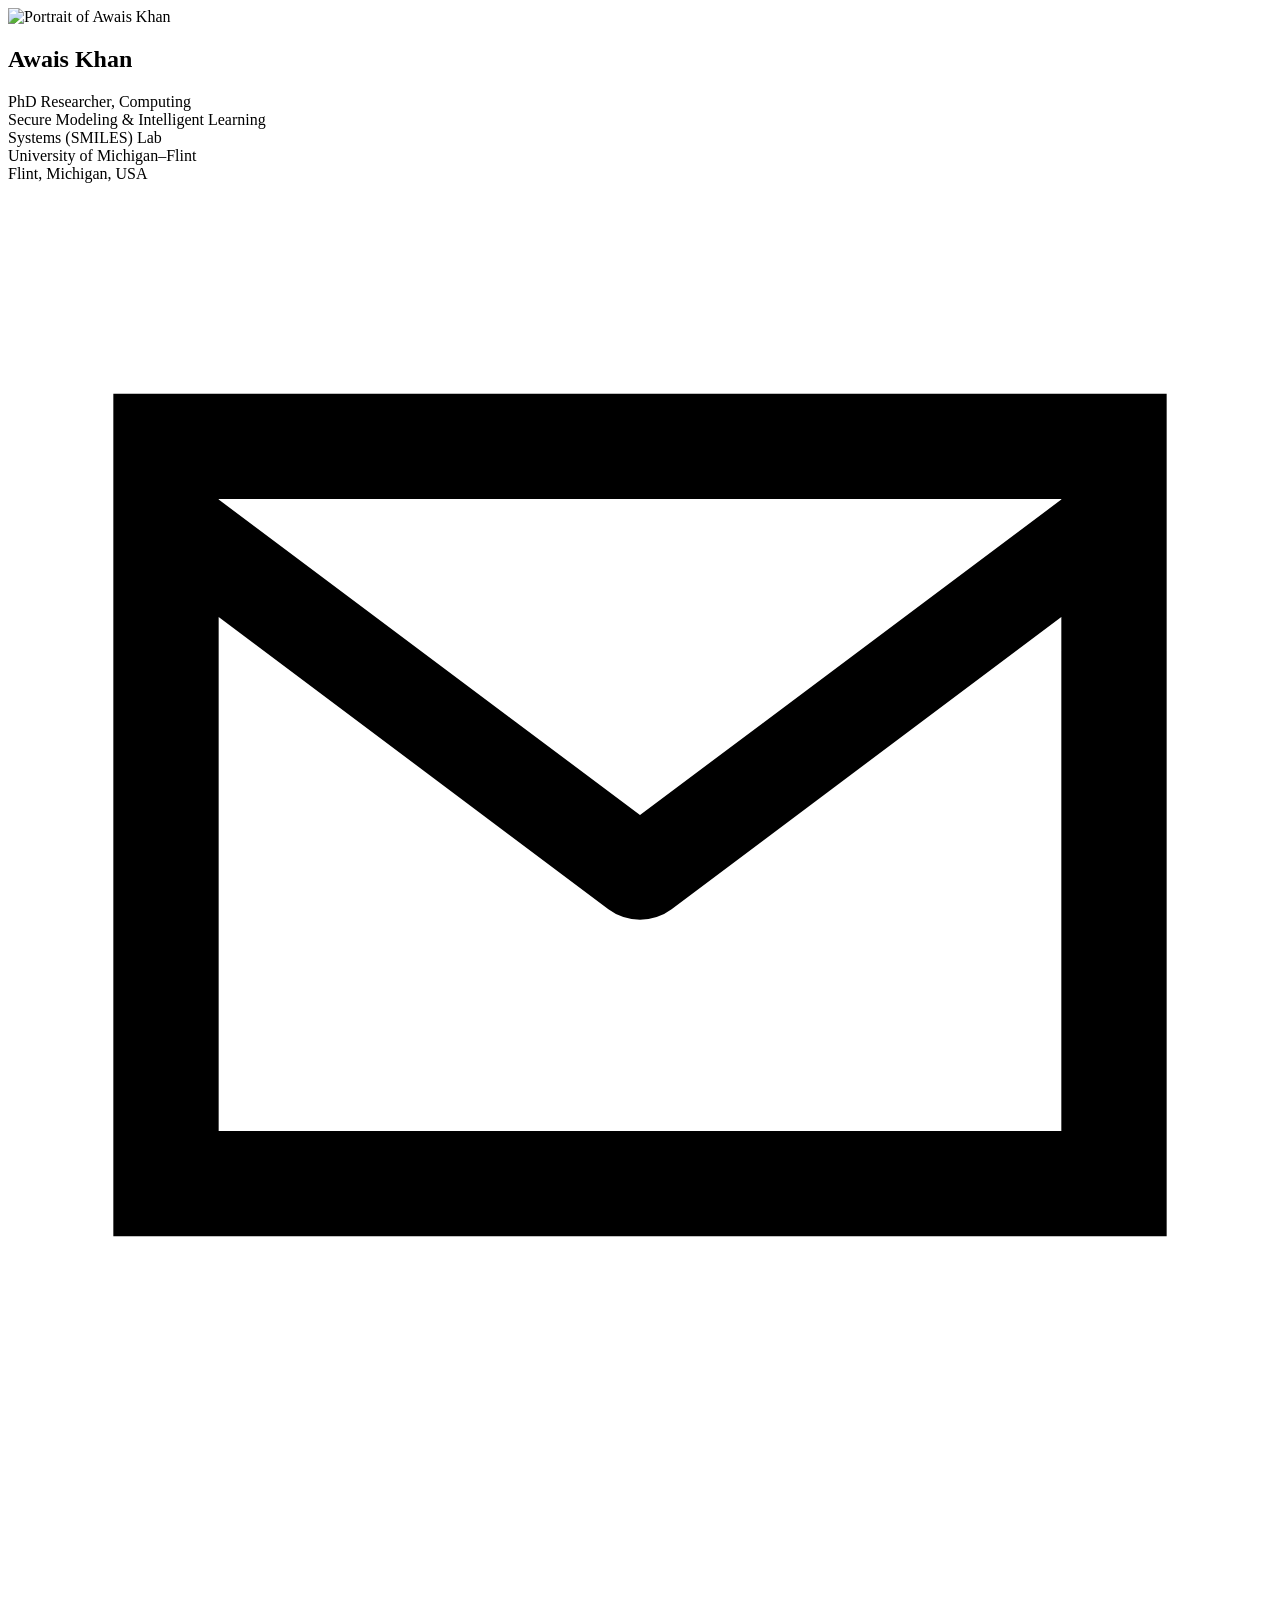
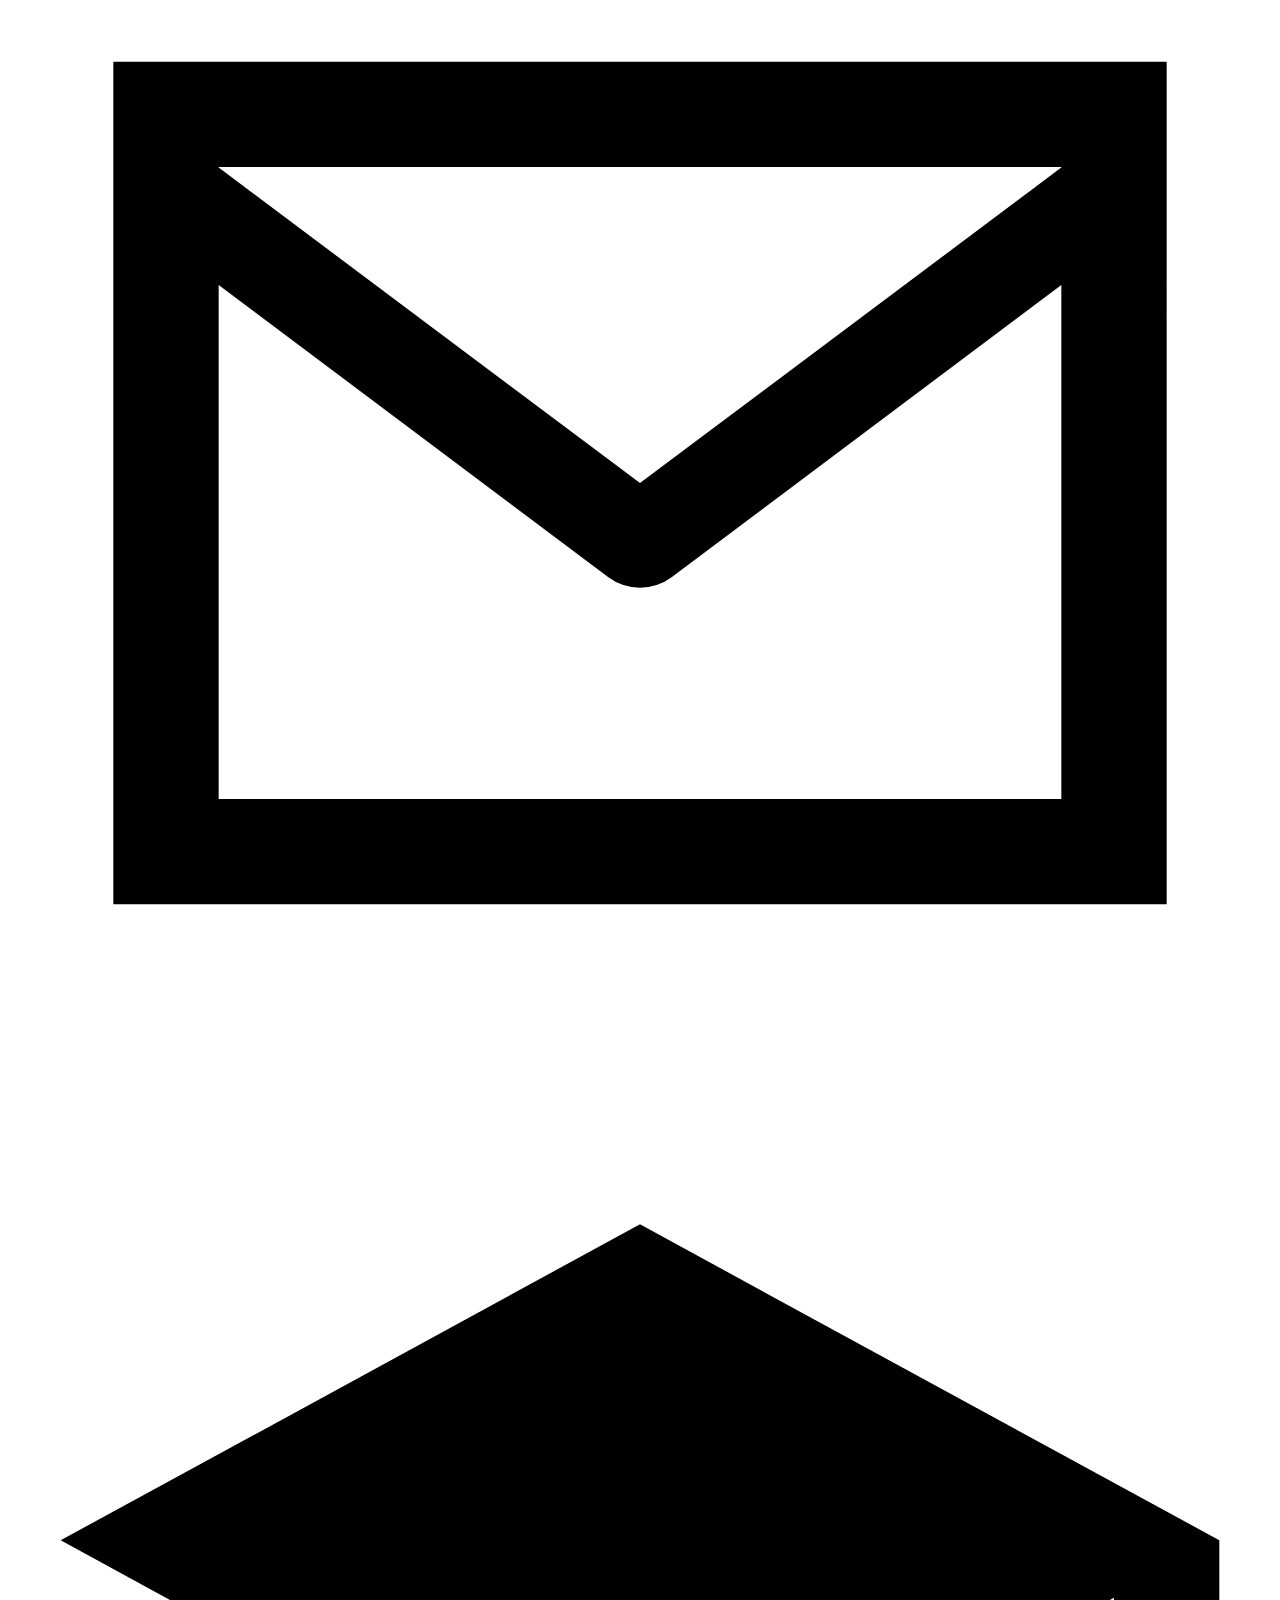
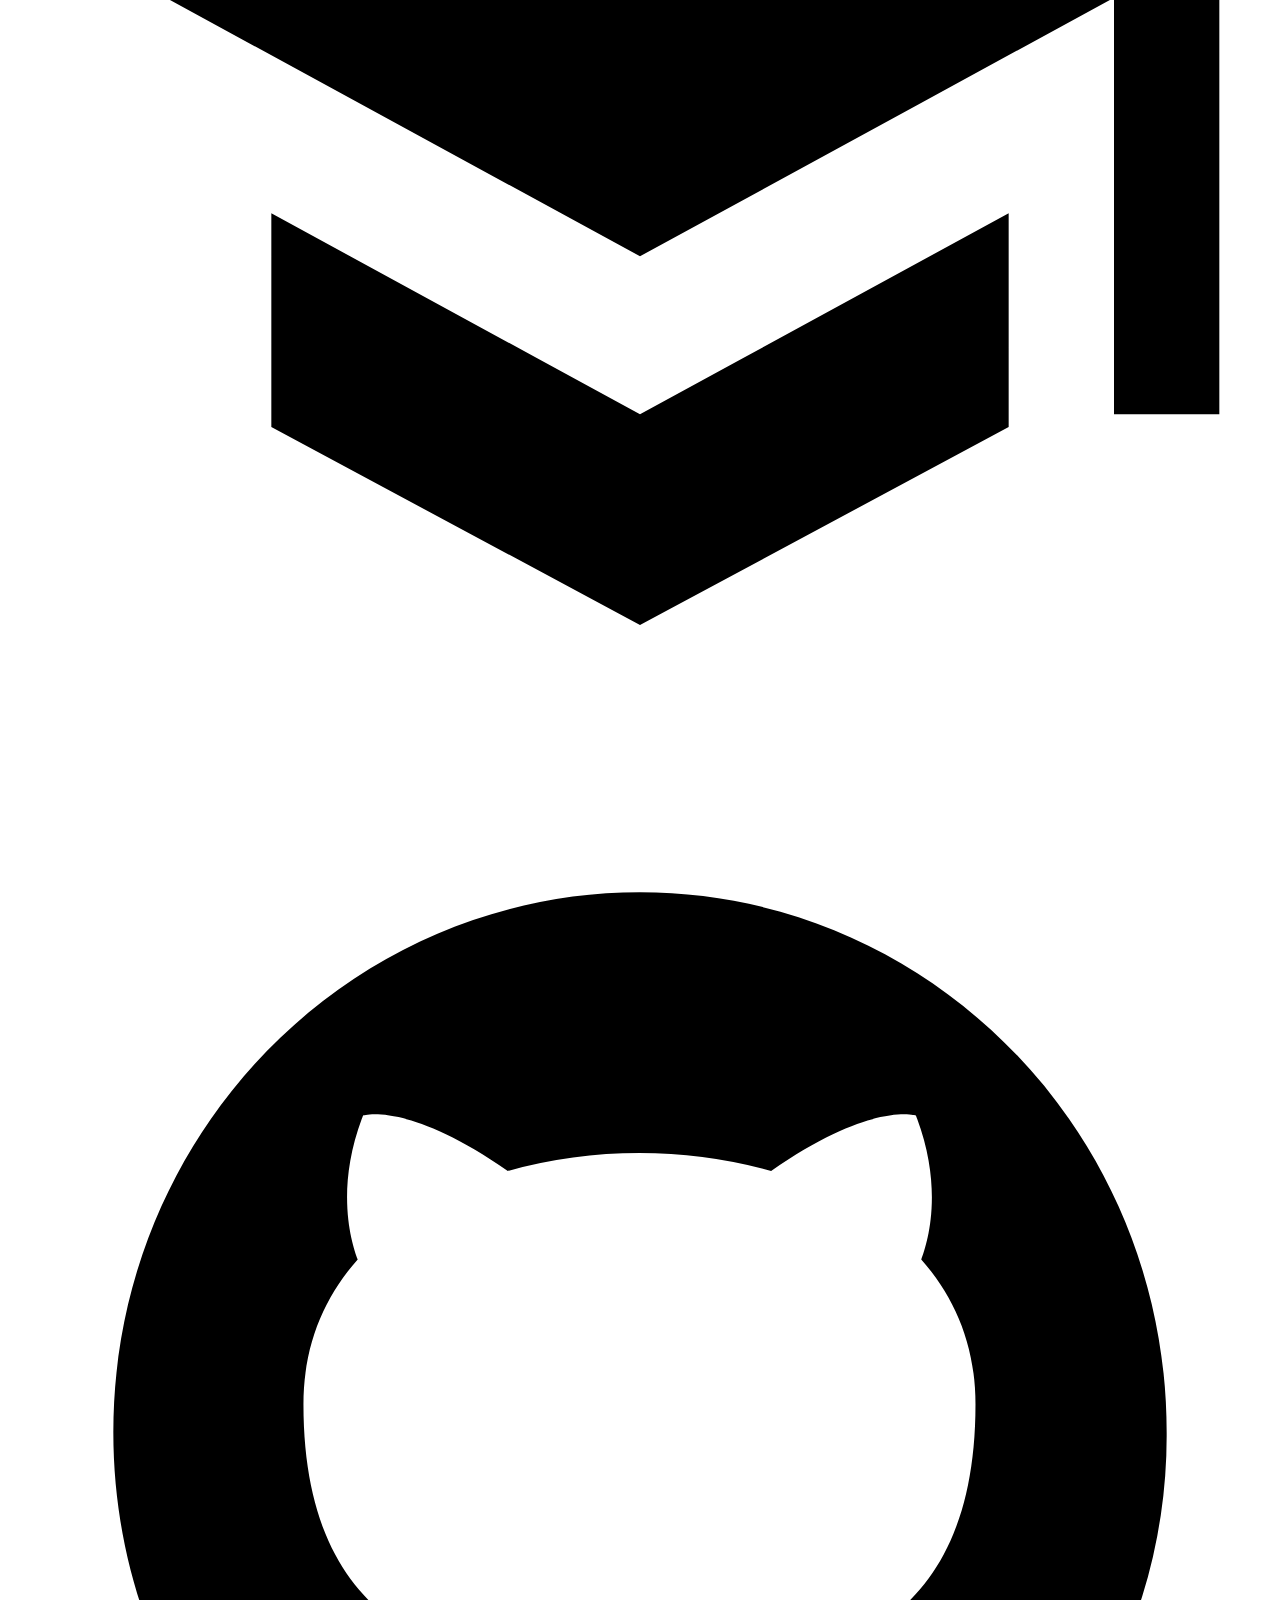
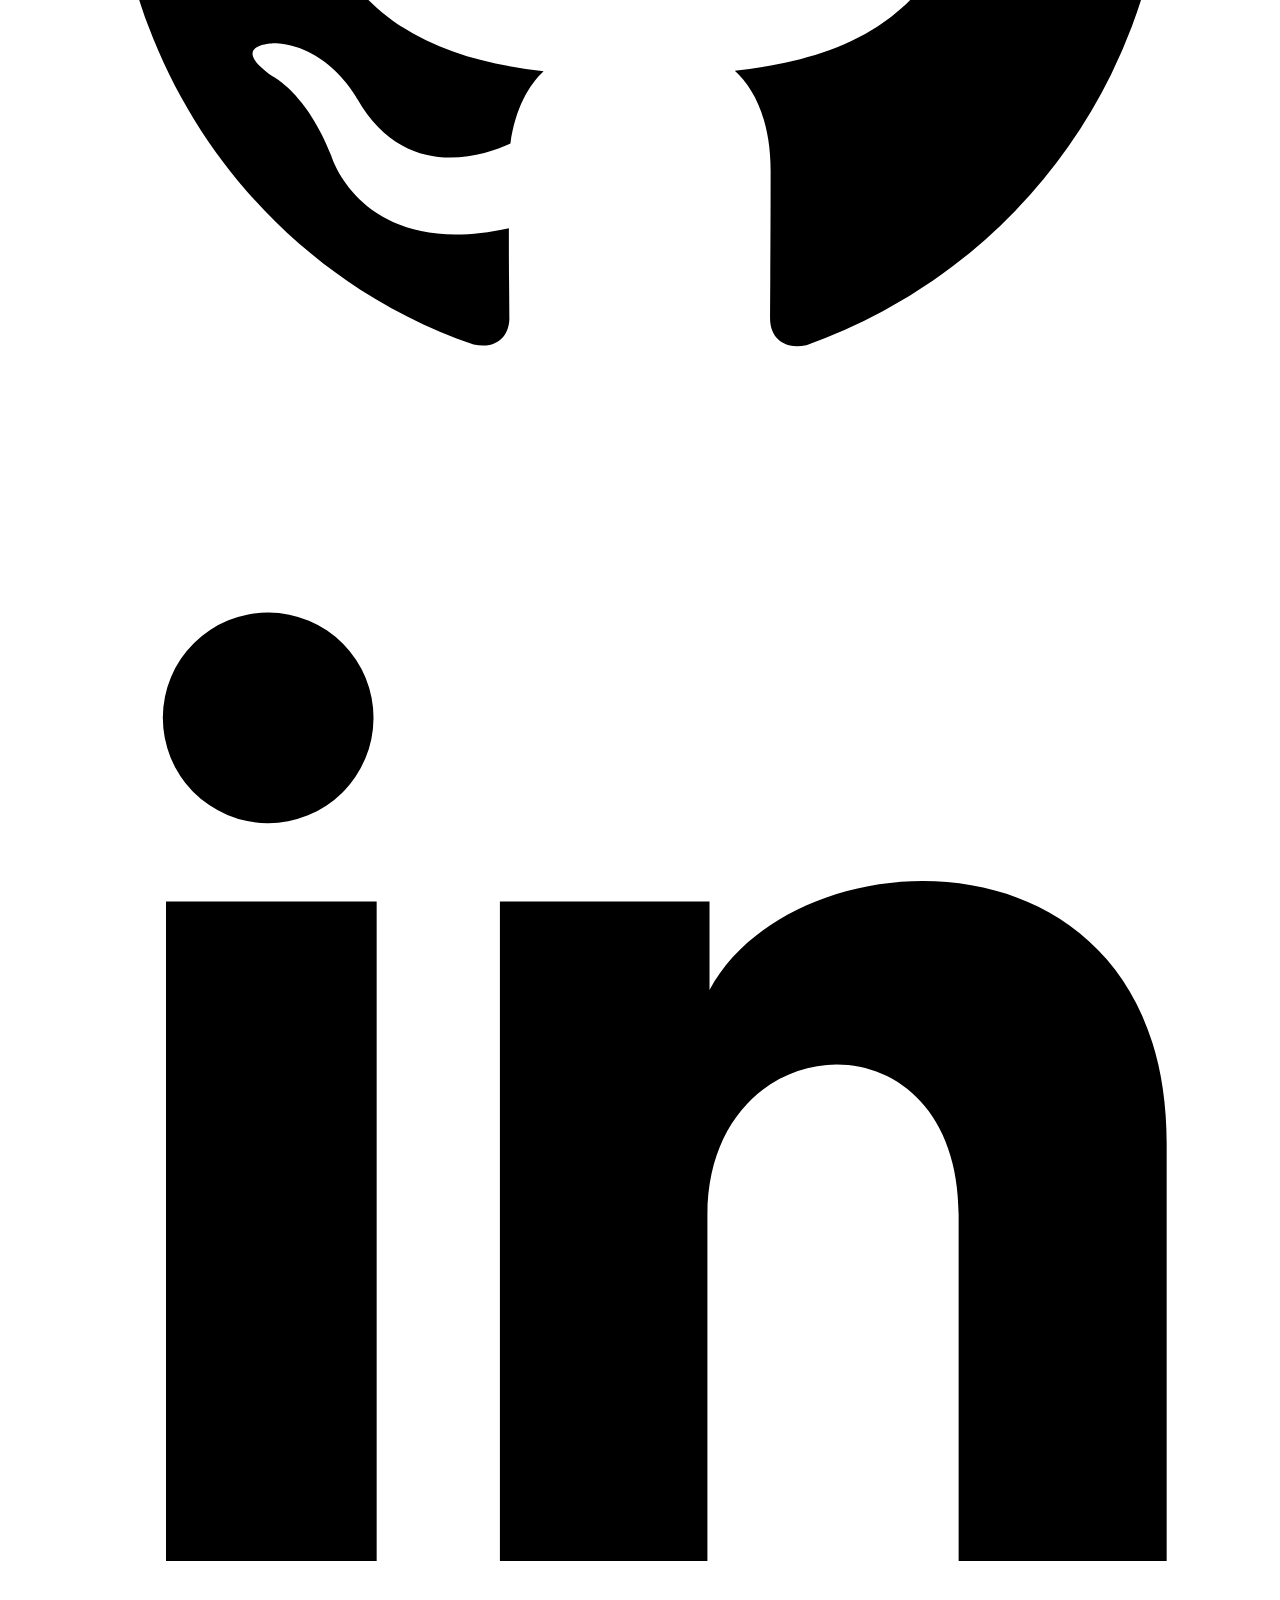
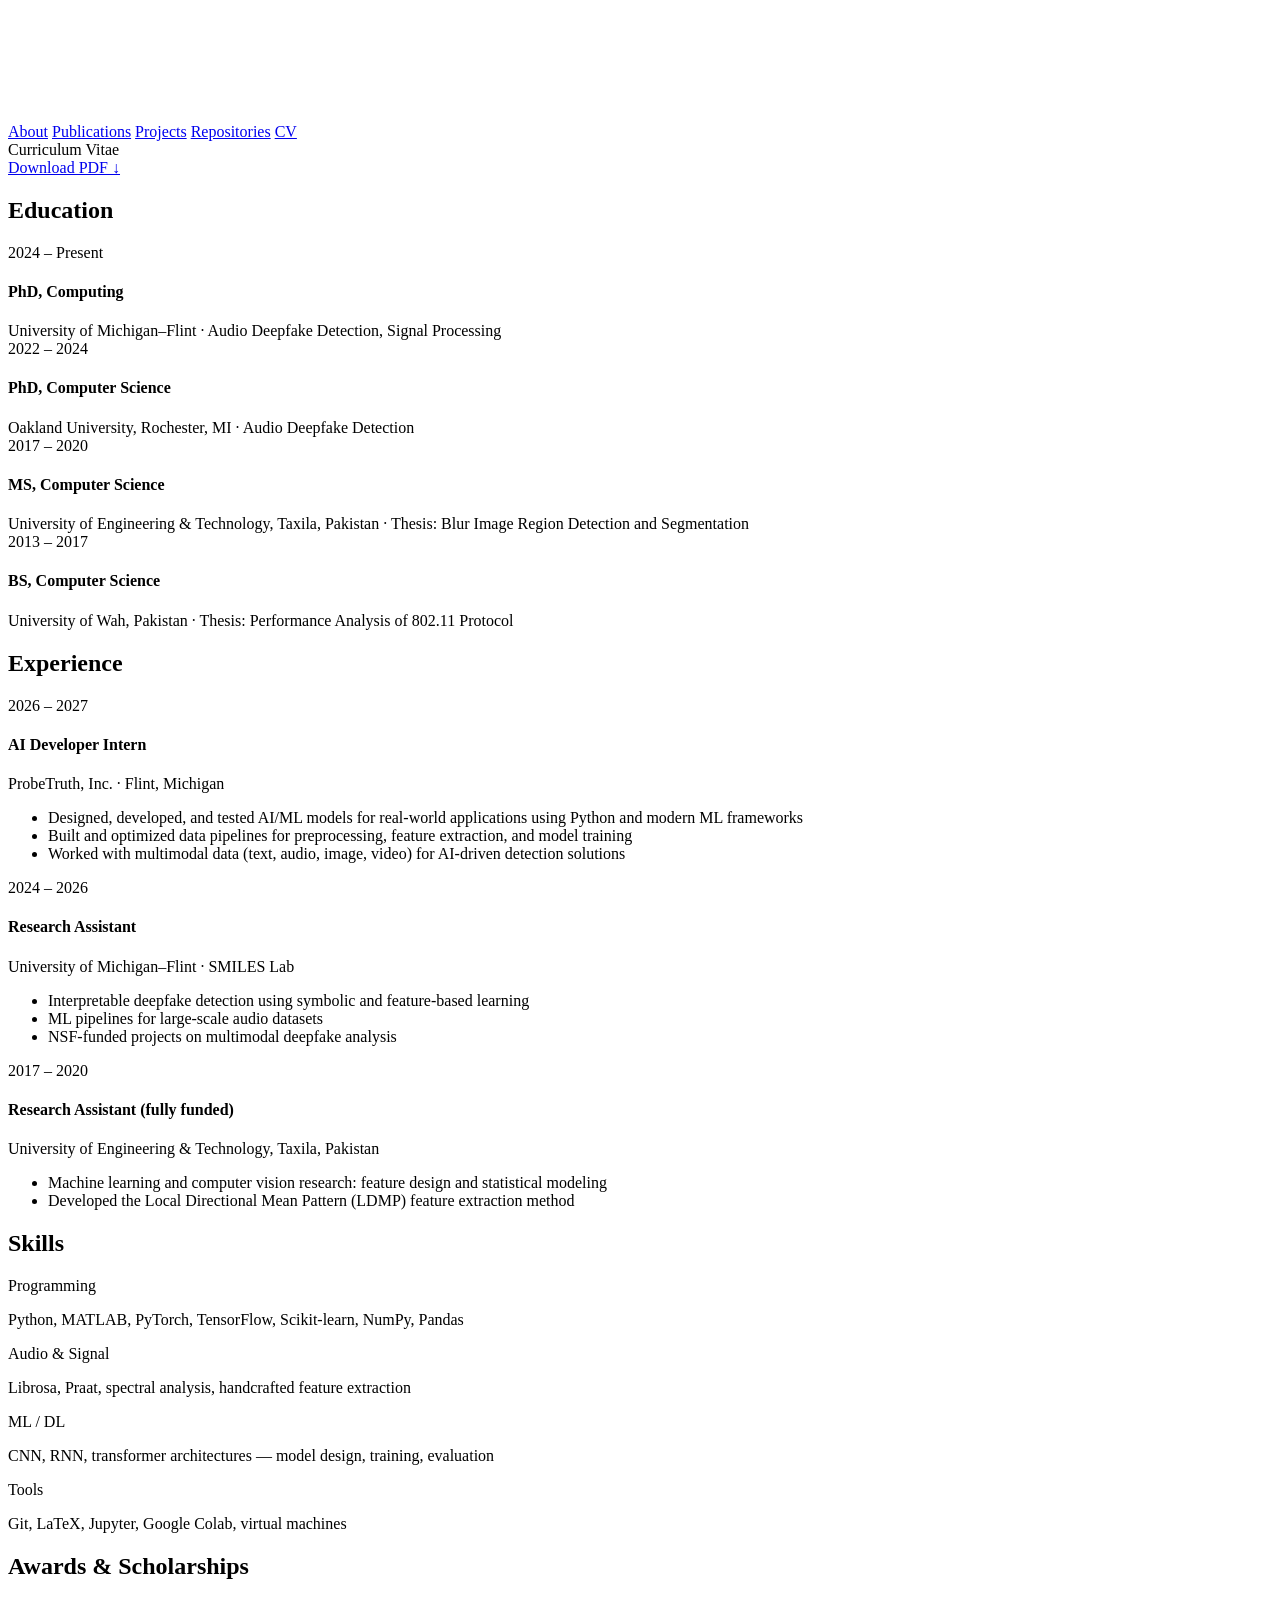
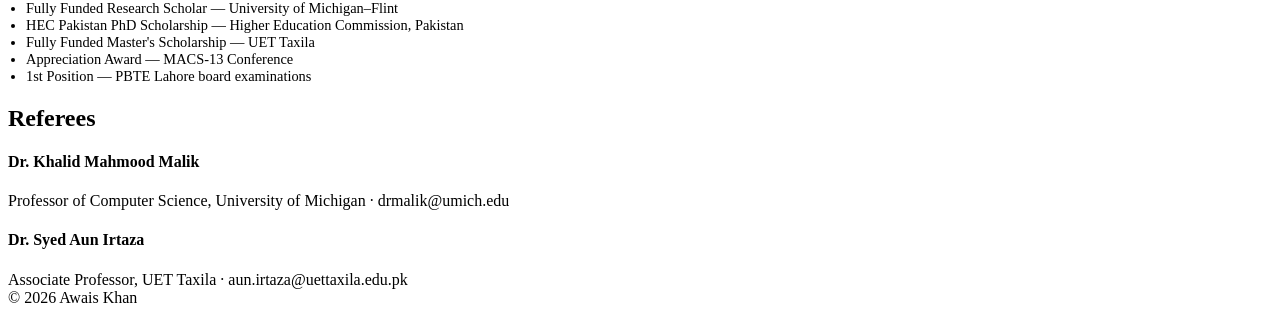
==== cv.html @ 8fb4a85a "Update academic site" ====
<!DOCTYPE html>
<html lang="en">
<head>
<meta charset="UTF-8">
<meta name="viewport" content="width=device-width, initial-scale=1.0">
<title>Awais Khan — CV</title>
<link rel="stylesheet" href="assets/css/style.css">
<link rel="icon" href="data:,">
</head>
<body>
<div class="shell">

  <aside class="sidebar">
    <img class="avatar" src="assets/img/profile.jpg" alt="Portrait of Awais Khan">
    <h1>Awais Khan</h1>
    <div class="role">PhD Researcher, Computing</div>
    <div class="affil">
      Secure Modeling &amp; Intelligent Learning<br>
      Systems (SMILES) Lab<br>
      University of Michigan–Flint
    </div>
    <div class="loc">Flint, Michigan, USA</div>
    <div class="social">
      <a href="mailto:mawais@umich.edu" title="Email (UMich)" aria-label="Email UMich"><svg viewBox="0 0 24 24"><path d="M2 4h20v16H2V4zm2 2v.01L12 12l8-5.99V6H4zm16 2.24l-7.4 5.55a1 1 0 0 1-1.2 0L4 8.24V18h16V8.24z"/></svg></a>
      <a href="mailto:mawaiskhan7@gmail.com" title="Email (Gmail)" aria-label="Email Gmail"><svg viewBox="0 0 24 24"><path d="M2 4h20v16H2V4zm2 2v.01L12 12l8-5.99V6H4zm16 2.24l-7.4 5.55a1 1 0 0 1-1.2 0L4 8.24V18h16V8.24z"/></svg></a>
      <a href="https://scholar.google.com/citations?user=2UncrfYAAAAJ&hl=en" title="Google Scholar" target="_blank" rel="noopener"><svg viewBox="0 0 24 24"><path d="M12 2 1 8l11 6 9-4.91V17h2V8L12 2zM5 13.18v4.06L12 21l7-3.76v-4.06L12 17l-7-3.82z"/></svg></a>
      <a href="https://github.com/AwaisKhan5647" title="GitHub" target="_blank" rel="noopener"><svg viewBox="0 0 24 24"><path d="M12 2C6.48 2 2 6.58 2 12.25c0 4.53 2.87 8.37 6.84 9.73.5.1.68-.22.68-.5 0-.24-.01-.87-.01-1.71-2.78.62-3.37-1.37-3.37-1.37-.46-1.19-1.11-1.51-1.11-1.51-.91-.64.07-.63.07-.63 1 .07 1.53 1.05 1.53 1.05.89 1.56 2.34 1.11 2.91.85.09-.66.35-1.11.63-1.37-2.22-.26-4.56-1.14-4.56-5.07 0-1.12.39-2.03 1.03-2.75-.1-.26-.45-1.31.1-2.73 0 0 .84-.28 2.75 1.05a9.36 9.36 0 0 1 5 0c1.91-1.33 2.75-1.05 2.75-1.05.55 1.42.2 2.47.1 2.73.64.72 1.03 1.63 1.03 2.75 0 3.94-2.34 4.81-4.57 5.06.36.32.68.94.68 1.9 0 1.37-.01 2.47-.01 2.81 0 .28.18.6.69.5A10.26 10.26 0 0 0 22 12.25C22 6.58 17.52 2 12 2z"/></svg></a>
      <a href="https://www.linkedin.com/in/awais-khan-01620a14a/?skipRedirect=true" title="LinkedIn" target="_blank" rel="noopener"><svg viewBox="0 0 24 24"><path d="M6.94 5a2 2 0 1 1-4-.02 2 2 0 0 1 4 .02zM7 8.48H3V21h4V8.48zm6.32 0H9.34V21h3.94v-6.57c0-3.66 4.77-3.96 4.77 0V21H22v-7.93c0-6.17-7.06-5.94-8.68-2.91V8.48z"/></svg></a>
    </div>
    <nav class="tabs">
      <a href="index.html">About</a>
      <a href="publications.html">Publications</a>
      <a href="projects.html">Projects</a>
      <a href="repositories.html">Repositories</a>
      <a href="cv.html" class="active">CV</a>
    </nav>
  </aside>

  <main>
    <section>
      <span class="eyebrow">Curriculum Vitae</span>
      <div class="cv-actions">
        <a class="btn" href="assets/pdf/Awais_Khan_CV.pdf" target="_blank" rel="noopener">Download PDF ↓</a>
      </div>
    </section>

    <section class="cv-block">
      <h2>Education</h2>
      <div class="cv-entry">
        <div class="when">2024 – Present</div>
        <div>
          <h4>PhD, Computing</h4>
          <div class="sub">University of Michigan–Flint · Audio Deepfake Detection, Signal Processing</div>
        </div>
      </div>
      <div class="cv-entry">
        <div class="when">2022 – 2024</div>
        <div>
          <h4>PhD, Computer Science</h4>
          <div class="sub">Oakland University, Rochester, MI · Audio Deepfake Detection</div>
        </div>
      </div>
      <div class="cv-entry">
        <div class="when">2017 – 2020</div>
        <div>
          <h4>MS, Computer Science</h4>
          <div class="sub">University of Engineering &amp; Technology, Taxila, Pakistan · Thesis: Blur Image Region Detection and Segmentation</div>
        </div>
      </div>
      <div class="cv-entry">
        <div class="when">2013 – 2017</div>
        <div>
          <h4>BS, Computer Science</h4>
          <div class="sub">University of Wah, Pakistan · Thesis: Performance Analysis of 802.11 Protocol</div>
        </div>
      </div>
    </section>

    <section class="cv-block">
      <h2>Experience</h2>
      <div class="cv-entry">
        <div class="when">2026 – 2027</div>
        <div>
          <h4>AI Developer Intern</h4>
          <div class="sub">ProbeTruth, Inc. · Flint, Michigan</div>
          <ul>
            <li>Designed, developed, and tested AI/ML models for real-world applications using Python and modern ML frameworks</li>
            <li>Built and optimized data pipelines for preprocessing, feature extraction, and model training</li>
            <li>Worked with multimodal data (text, audio, image, video) for AI-driven detection solutions</li>
          </ul>
        </div>
      </div>
      <div class="cv-entry">
        <div class="when">2024 – 2026</div>
        <div>
          <h4>Research Assistant</h4>
          <div class="sub">University of Michigan–Flint · SMILES Lab</div>
          <ul>
            <li>Interpretable deepfake detection using symbolic and feature-based learning</li>
            <li>ML pipelines for large-scale audio datasets</li>
            <li>NSF-funded projects on multimodal deepfake analysis</li>
          </ul>
        </div>
      </div>
      <div class="cv-entry">
        <div class="when">2017 – 2020</div>
        <div>
          <h4>Research Assistant (fully funded)</h4>
          <div class="sub">University of Engineering &amp; Technology, Taxila, Pakistan</div>
          <ul>
            <li>Machine learning and computer vision research: feature design and statistical modeling</li>
            <li>Developed the Local Directional Mean Pattern (LDMP) feature extraction method</li>
          </ul>
        </div>
      </div>
    </section>

    <section class="cv-block">
      <h2>Skills</h2>
      <div class="skill-cats">
        <div>
          <span class="cat-name">Programming</span>
          <p>Python, MATLAB, PyTorch, TensorFlow, Scikit-learn, NumPy, Pandas</p>
        </div>
        <div>
          <span class="cat-name">Audio &amp; Signal</span>
          <p>Librosa, Praat, spectral analysis, handcrafted feature extraction</p>
        </div>
        <div>
          <span class="cat-name">ML / DL</span>
          <p>CNN, RNN, transformer architectures — model design, training, evaluation</p>
        </div>
        <div>
          <span class="cat-name">Tools</span>
          <p>Git, LaTeX, Jupyter, Google Colab, virtual machines</p>
        </div>
      </div>
    </section>

    <section class="cv-block">
      <h2>Awards &amp; Scholarships</h2>
      <ul style="font-size:.9rem; color:var(--ink-soft); padding-left:18px;">
        <li>Fully Funded Research Scholar — University of Michigan–Flint</li>
        <li>HEC Pakistan PhD Scholarship — Higher Education Commission, Pakistan</li>
        <li>Fully Funded Master's Scholarship — UET Taxila</li>
        <li>Appreciation Award — MACS-13 Conference</li>
        <li>1st Position — PBTE Lahore board examinations</li>
      </ul>
    </section>

    <section class="cv-block">
      <h2>Referees</h2>
      <div class="cv-entry" style="grid-template-columns: 1fr 1fr;">
        <div>
          <h4>Dr. Khalid Mahmood Malik</h4>
          <div class="sub">Professor of Computer Science, University of Michigan · drmalik@umich.edu</div>
        </div>
        <div>
          <h4>Dr. Syed Aun Irtaza</h4>
          <div class="sub">Associate Professor, UET Taxila · aun.irtaza@uettaxila.edu.pk</div>
        </div>
      </div>
    </section>

    <footer>© <span id="year"></span> Awais Khan</footer>
  </main>
</div>
<script>document.getElementById('year').textContent = new Date().getFullYear();</script>
</body>
</html>
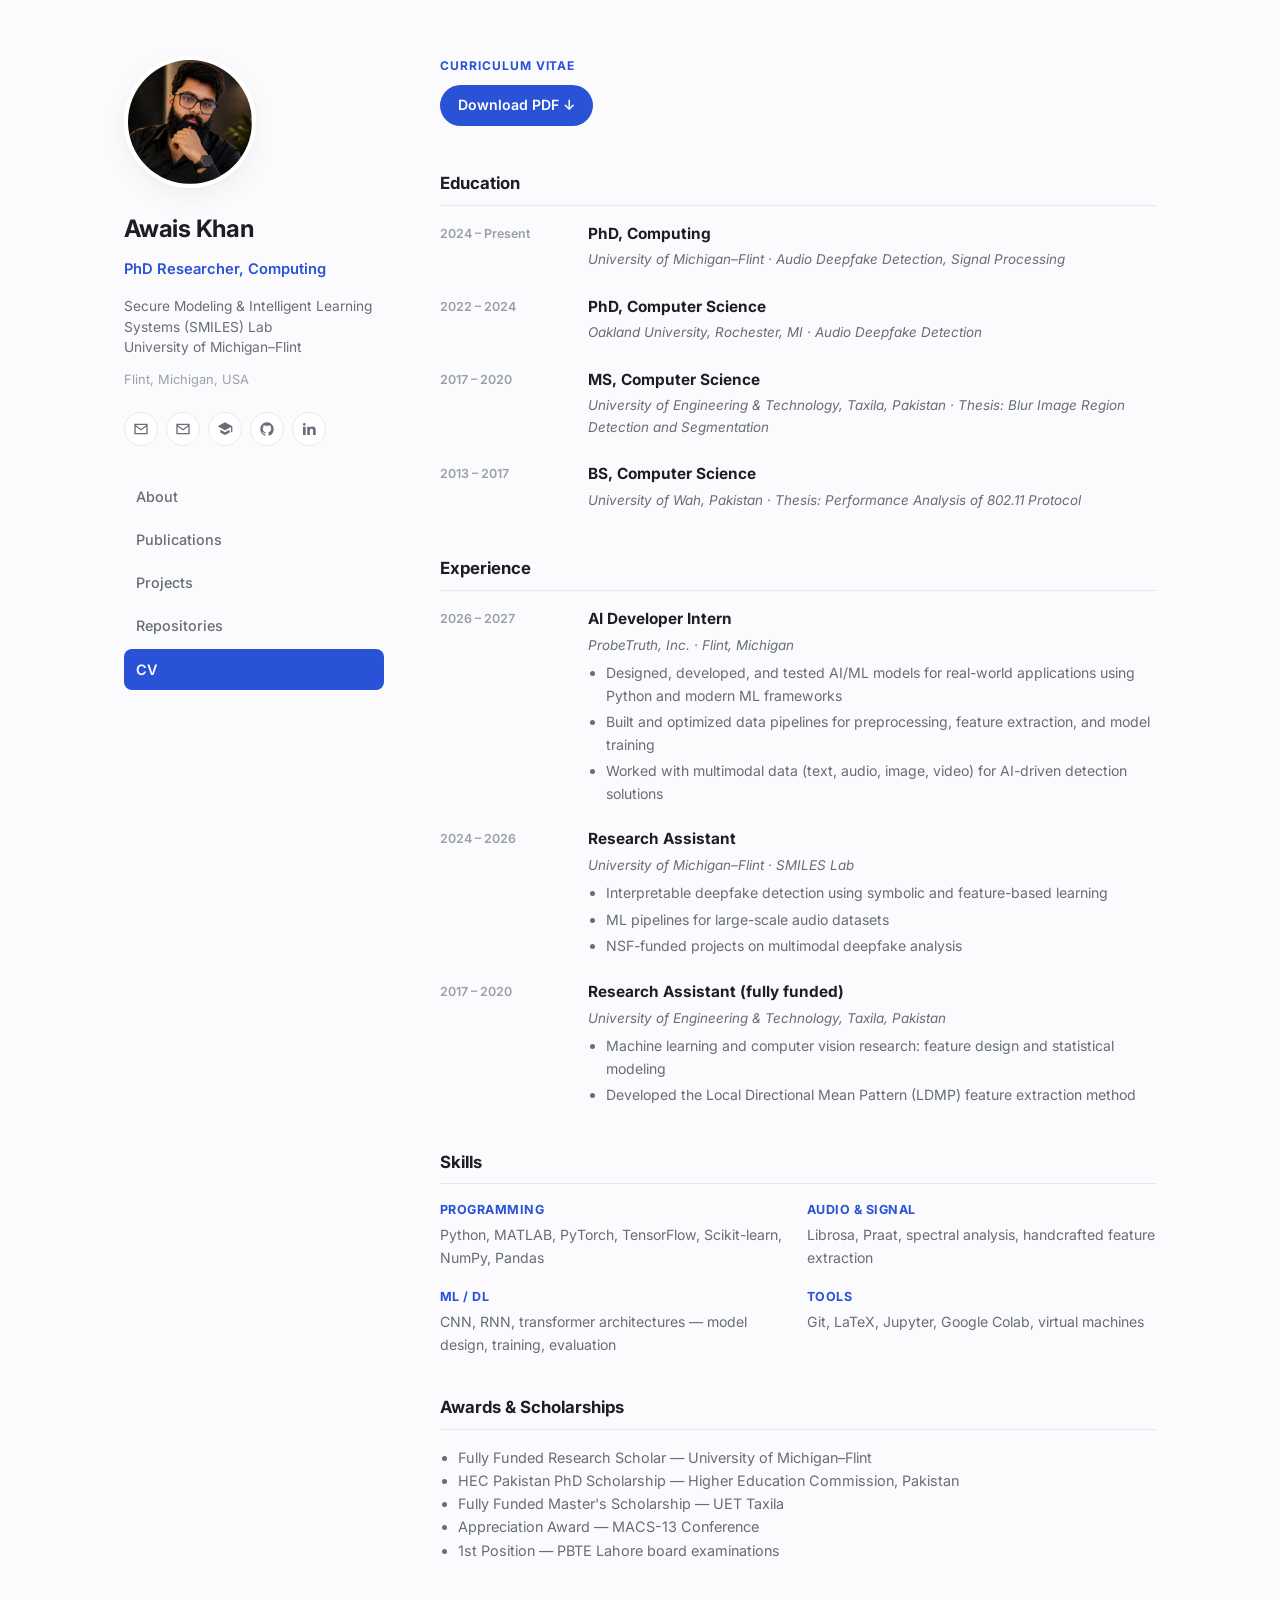
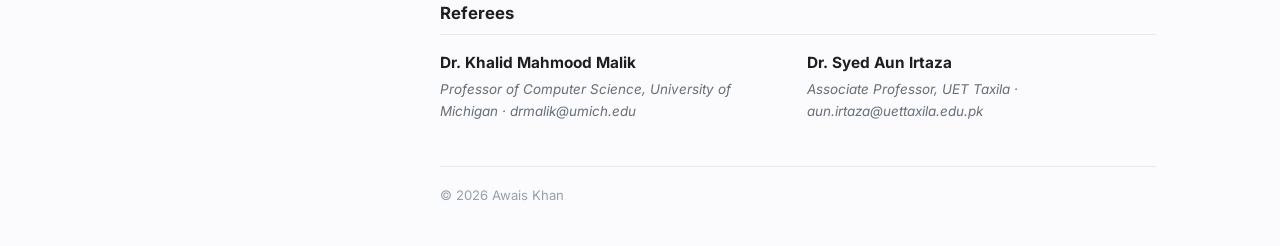
==== commit ae681f93: "Add missing stylesheet and profile photo, redesign visual style" ====
--- a/cv.html
+++ b/cv.html
@@ -4,6 +4,9 @@
 <meta charset="UTF-8">
 <meta name="viewport" content="width=device-width, initial-scale=1.0">
 <title>Awais Khan — CV</title>
+<link rel="preconnect" href="https://fonts.googleapis.com">
+<link rel="preconnect" href="https://fonts.gstatic.com" crossorigin>
+<link rel="stylesheet" href="https://fonts.googleapis.com/css2?family=Inter:wght@400;500;600;700&display=swap">
 <link rel="stylesheet" href="assets/css/style.css">
 <link rel="icon" href="data:,">
 </head>
--- a/assets/css/style.css
+++ b/assets/css/style.css
@@ -0,0 +1,523 @@
+/* ---------- tokens ---------- */
+:root{
+  --bg:            #fbfbfd;
+  --card-bg:       #ffffff;
+  --ink:           #1b1e23;
+  --ink-soft:      #666e78;
+  --ink-faint:     #97a0aa;
+  --divider:       #e7e9ec;
+  --accent:        #2952d6;
+  --accent-soft:   #eef2fd;
+  --accent-ink:    #1d3ea8;
+  --shadow: 0 1px 2px rgba(20,24,32,.04), 0 8px 24px rgba(20,24,32,.05);
+  --radius: 14px;
+}
+
+* { box-sizing: border-box; }
+
+html { scroll-behavior: smooth; }
+
+body{
+  margin: 0;
+  background: var(--bg);
+  color: var(--ink);
+  font-family: "Inter", -apple-system, BlinkMacSystemFont, "Segoe UI", Roboto, Helvetica, Arial, sans-serif;
+  font-size: 16px;
+  line-height: 1.6;
+  -webkit-font-smoothing: antialiased;
+}
+
+a { color: var(--accent); text-decoration: none; }
+a:hover { color: var(--accent-ink); text-decoration: underline; }
+
+.mono { font-family: "SFMono-Regular", Consolas, Menlo, monospace; font-size: .85em; }
+
+/* ---------- layout shell ---------- */
+.shell{
+  max-width: 1080px;
+  margin: 0 auto;
+  padding: 56px 24px 40px;
+  display: grid;
+  grid-template-columns: 260px 1fr;
+  gap: 56px;
+  align-items: start;
+}
+
+/* ---------- sidebar ---------- */
+.sidebar{
+  position: sticky;
+  top: 40px;
+  display: flex;
+  flex-direction: column;
+  align-items: flex-start;
+  gap: 4px;
+}
+
+.avatar{
+  width: 132px;
+  height: 132px;
+  border-radius: 50%;
+  object-fit: cover;
+  border: 4px solid var(--card-bg);
+  box-shadow: var(--shadow);
+  margin-bottom: 18px;
+}
+
+.sidebar h1{
+  font-size: 1.5rem;
+  font-weight: 700;
+  margin: 0 0 6px;
+  letter-spacing: -.01em;
+}
+
+.role{
+  font-size: .92rem;
+  font-weight: 600;
+  color: var(--accent);
+  margin-bottom: 10px;
+}
+
+.affil{
+  font-size: .86rem;
+  color: var(--ink-soft);
+  line-height: 1.5;
+  margin-bottom: 8px;
+}
+
+.loc{
+  font-size: .8rem;
+  color: var(--ink-faint);
+  margin-bottom: 18px;
+}
+
+.waveform{
+  width: 100%;
+  height: 18px;
+  color: var(--accent);
+  opacity: .45;
+  margin-bottom: 18px;
+}
+
+/* ---------- social icons ---------- */
+.social{
+  display: flex;
+  flex-wrap: wrap;
+  gap: 8px;
+  margin-bottom: 26px;
+}
+
+.social a{
+  width: 34px;
+  height: 34px;
+  display: inline-flex;
+  align-items: center;
+  justify-content: center;
+  border-radius: 50%;
+  background: var(--card-bg);
+  border: 1px solid var(--divider);
+  color: var(--ink-soft);
+  transition: all .15s ease;
+}
+
+.social a svg{
+  width: 16px;
+  height: 16px;
+  fill: currentColor;
+}
+
+.social a:hover{
+  background: var(--accent);
+  border-color: var(--accent);
+  color: #fff;
+  text-decoration: none;
+  transform: translateY(-1px);
+}
+
+/* ---------- nav tabs ---------- */
+.tabs{
+  display: flex;
+  flex-direction: column;
+  width: 100%;
+  gap: 2px;
+}
+
+.tabs a{
+  padding: 9px 12px;
+  border-radius: 8px;
+  font-size: .9rem;
+  font-weight: 500;
+  color: var(--ink-soft);
+}
+
+.tabs a:hover{
+  background: var(--accent-soft);
+  color: var(--accent-ink);
+  text-decoration: none;
+}
+
+.tabs a.active{
+  background: var(--accent);
+  color: #fff;
+  font-weight: 600;
+}
+
+/* ---------- main content ---------- */
+main{ min-width: 0; }
+
+main section{ margin-bottom: 44px; }
+
+.eyebrow{
+  display: block;
+  font-size: .75rem;
+  font-weight: 700;
+  letter-spacing: .08em;
+  text-transform: uppercase;
+  color: var(--accent);
+  margin-bottom: 14px;
+}
+
+.lede{
+  font-size: 1rem;
+  color: var(--ink);
+  margin: 0 0 14px;
+}
+
+/* ---------- venue grid (About page) ---------- */
+.venue-grid{
+  display: grid;
+  grid-template-columns: 1fr 1fr;
+  gap: 14px;
+}
+
+.venue-card{
+  background: var(--card-bg);
+  border: 1px solid var(--divider);
+  border-radius: var(--radius);
+  padding: 18px 20px;
+  transition: box-shadow .15s ease, transform .15s ease;
+}
+
+.venue-card:hover{
+  box-shadow: var(--shadow);
+  transform: translateY(-2px);
+}
+
+.venue-name{
+  font-size: .78rem;
+  font-weight: 700;
+  letter-spacing: .04em;
+  color: var(--accent);
+  text-transform: uppercase;
+  margin-bottom: 4px;
+}
+
+.venue-role{
+  font-size: .72rem;
+  color: var(--ink-faint);
+  font-weight: 500;
+}
+
+.venue-title{
+  font-size: .92rem;
+  font-weight: 500;
+  margin-top: 6px;
+  line-height: 1.45;
+}
+
+/* ---------- updates timeline ---------- */
+.updates{
+  list-style: none;
+  margin: 0;
+  padding: 0;
+  border-left: 2px solid var(--divider);
+}
+
+.updates li{
+  position: relative;
+  padding: 2px 0 20px 24px;
+  font-size: .92rem;
+}
+
+.updates li::before{
+  content: "";
+  position: absolute;
+  left: -6px;
+  top: 6px;
+  width: 10px;
+  height: 10px;
+  border-radius: 50%;
+  background: var(--accent);
+  border: 2px solid var(--bg);
+}
+
+.updates time{
+  display: block;
+  font-weight: 700;
+  font-size: .78rem;
+  color: var(--ink-faint);
+  margin-bottom: 3px;
+}
+
+/* ---------- footer ---------- */
+footer{
+  border-top: 1px solid var(--divider);
+  margin-top: 32px;
+  padding-top: 18px;
+  font-size: .82rem;
+  color: var(--ink-faint);
+}
+
+/* ---------- publications ---------- */
+.pub-year{
+  font-size: .82rem;
+  font-weight: 700;
+  color: var(--ink-faint);
+  margin: 30px 0 12px;
+  padding-bottom: 6px;
+  border-bottom: 1px solid var(--divider);
+}
+
+.pub-year:first-child{ margin-top: 0; }
+
+.pub{
+  display: grid;
+  grid-template-columns: 30px 1fr;
+  gap: 14px;
+  padding: 14px 0;
+  border-bottom: 1px solid var(--divider);
+}
+
+.pub:last-child{ border-bottom: none; }
+
+.idx{
+  font-family: "SFMono-Regular", Consolas, Menlo, monospace;
+  font-size: .8rem;
+  color: var(--ink-faint);
+  padding-top: 2px;
+}
+
+.pub .title{
+  font-size: .96rem;
+  font-weight: 600;
+  line-height: 1.4;
+  margin-bottom: 5px;
+}
+
+.authors{
+  font-size: .85rem;
+  color: var(--ink-soft);
+  margin-bottom: 8px;
+}
+
+.authors .me{
+  font-weight: 700;
+  color: var(--ink);
+  border-bottom: 1.5px solid var(--accent);
+}
+
+.meta{
+  display: flex;
+  flex-wrap: wrap;
+  gap: 6px;
+  margin-bottom: 6px;
+}
+
+.tag{
+  display: inline-block;
+  font-size: .72rem;
+  font-weight: 600;
+  padding: 3px 10px;
+  border-radius: 999px;
+  background: var(--accent-soft);
+  color: var(--accent-ink);
+}
+
+.tag.venue{ background: #f1f2f5; color: var(--ink-soft); }
+.tag.first-author{ background: var(--accent-soft); color: var(--accent-ink); }
+.tag.status{ background: #e9f8ee; color: #1c7a3d; }
+
+.links a{
+  font-size: .82rem;
+  font-weight: 600;
+}
+
+/* ---------- projects ---------- */
+.projects-grid{
+  display: grid;
+  grid-template-columns: repeat(3, 1fr);
+  gap: 16px;
+}
+
+.project-card{
+  position: relative;
+  background: var(--card-bg);
+  border: 1px solid var(--divider);
+  border-radius: var(--radius);
+  padding: 22px 20px;
+  overflow: hidden;
+  transition: box-shadow .15s ease, transform .15s ease;
+}
+
+.project-card:hover{
+  box-shadow: var(--shadow);
+  transform: translateY(-2px);
+}
+
+.project-card .num{
+  display: block;
+  font-family: "SFMono-Regular", Consolas, Menlo, monospace;
+  font-size: 1.3rem;
+  font-weight: 700;
+  color: var(--divider);
+  margin-bottom: 8px;
+}
+
+.project-card h3{
+  font-size: 1.02rem;
+  margin: 0 0 10px;
+}
+
+.project-card p{
+  font-size: .88rem;
+  color: var(--ink-soft);
+  margin: 0 0 14px;
+}
+
+.stack{
+  display: flex;
+  flex-wrap: wrap;
+  gap: 6px;
+}
+
+.stack .tag{ background: #f1f2f5; color: var(--ink-soft); }
+
+/* ---------- repositories ---------- */
+.repo{
+  display: flex;
+  justify-content: space-between;
+  align-items: flex-start;
+  gap: 20px;
+  padding: 18px 0;
+  border-bottom: 1px solid var(--divider);
+}
+
+.repo:last-child{ border-bottom: none; }
+
+.repo h3{ font-size: 1rem; margin: 0 0 6px; }
+
+.repo p{ font-size: .88rem; color: var(--ink-soft); margin: 0; max-width: 60ch; }
+
+.repo .stats{
+  font-family: "SFMono-Regular", Consolas, Menlo, monospace;
+  font-size: .8rem;
+  color: var(--ink-faint);
+  white-space: nowrap;
+  padding-top: 2px;
+}
+
+/* ---------- CV ---------- */
+.cv-actions{ margin-top: -4px; margin-bottom: 4px; }
+
+.btn{
+  display: inline-block;
+  background: var(--accent);
+  color: #fff;
+  font-size: .88rem;
+  font-weight: 600;
+  padding: 9px 18px;
+  border-radius: 999px;
+  transition: background .15s ease;
+}
+
+.btn:hover{
+  background: var(--accent-ink);
+  color: #fff;
+  text-decoration: none;
+}
+
+.cv-block{ margin-bottom: 38px; }
+
+.cv-block h2{
+  font-size: 1.05rem;
+  font-weight: 700;
+  margin: 0 0 16px;
+  padding-bottom: 8px;
+  border-bottom: 1px solid var(--divider);
+}
+
+.cv-entry{
+  display: grid;
+  grid-template-columns: 130px 1fr;
+  gap: 18px;
+  margin-bottom: 18px;
+}
+
+.cv-entry .when{
+  font-size: .78rem;
+  font-weight: 600;
+  color: var(--ink-faint);
+  padding-top: 2px;
+}
+
+.cv-entry h4{ font-size: .96rem; margin: 0 0 3px; }
+
+.cv-entry .sub{
+  font-size: .84rem;
+  color: var(--ink-soft);
+  font-style: italic;
+  margin-bottom: 6px;
+}
+
+.cv-entry ul{
+  margin: 6px 0 0;
+  padding-left: 18px;
+  font-size: .88rem;
+  color: var(--ink-soft);
+}
+
+.cv-entry ul li{ margin-bottom: 4px; }
+
+.skill-cats{
+  display: grid;
+  grid-template-columns: 1fr 1fr;
+  gap: 18px;
+}
+
+.skill-cats .cat-name{
+  display: block;
+  font-size: .78rem;
+  font-weight: 700;
+  color: var(--accent);
+  text-transform: uppercase;
+  letter-spacing: .04em;
+  margin-bottom: 4px;
+}
+
+.skill-cats p{
+  font-size: .88rem;
+  color: var(--ink-soft);
+  margin: 0;
+}
+
+/* ---------- responsive ---------- */
+@media (max-width: 860px){
+  .shell{
+    grid-template-columns: 1fr;
+    padding: 32px 20px;
+    gap: 32px;
+  }
+  .sidebar{
+    position: static;
+    align-items: center;
+    text-align: center;
+  }
+  .social{ justify-content: center; }
+  .tabs{
+    flex-direction: row;
+    flex-wrap: wrap;
+    justify-content: center;
+  }
+  .venue-grid, .projects-grid, .skill-cats{ grid-template-columns: 1fr; }
+  .cv-entry{ grid-template-columns: 1fr; gap: 4px; }
+  .repo{ flex-direction: column; }
+}
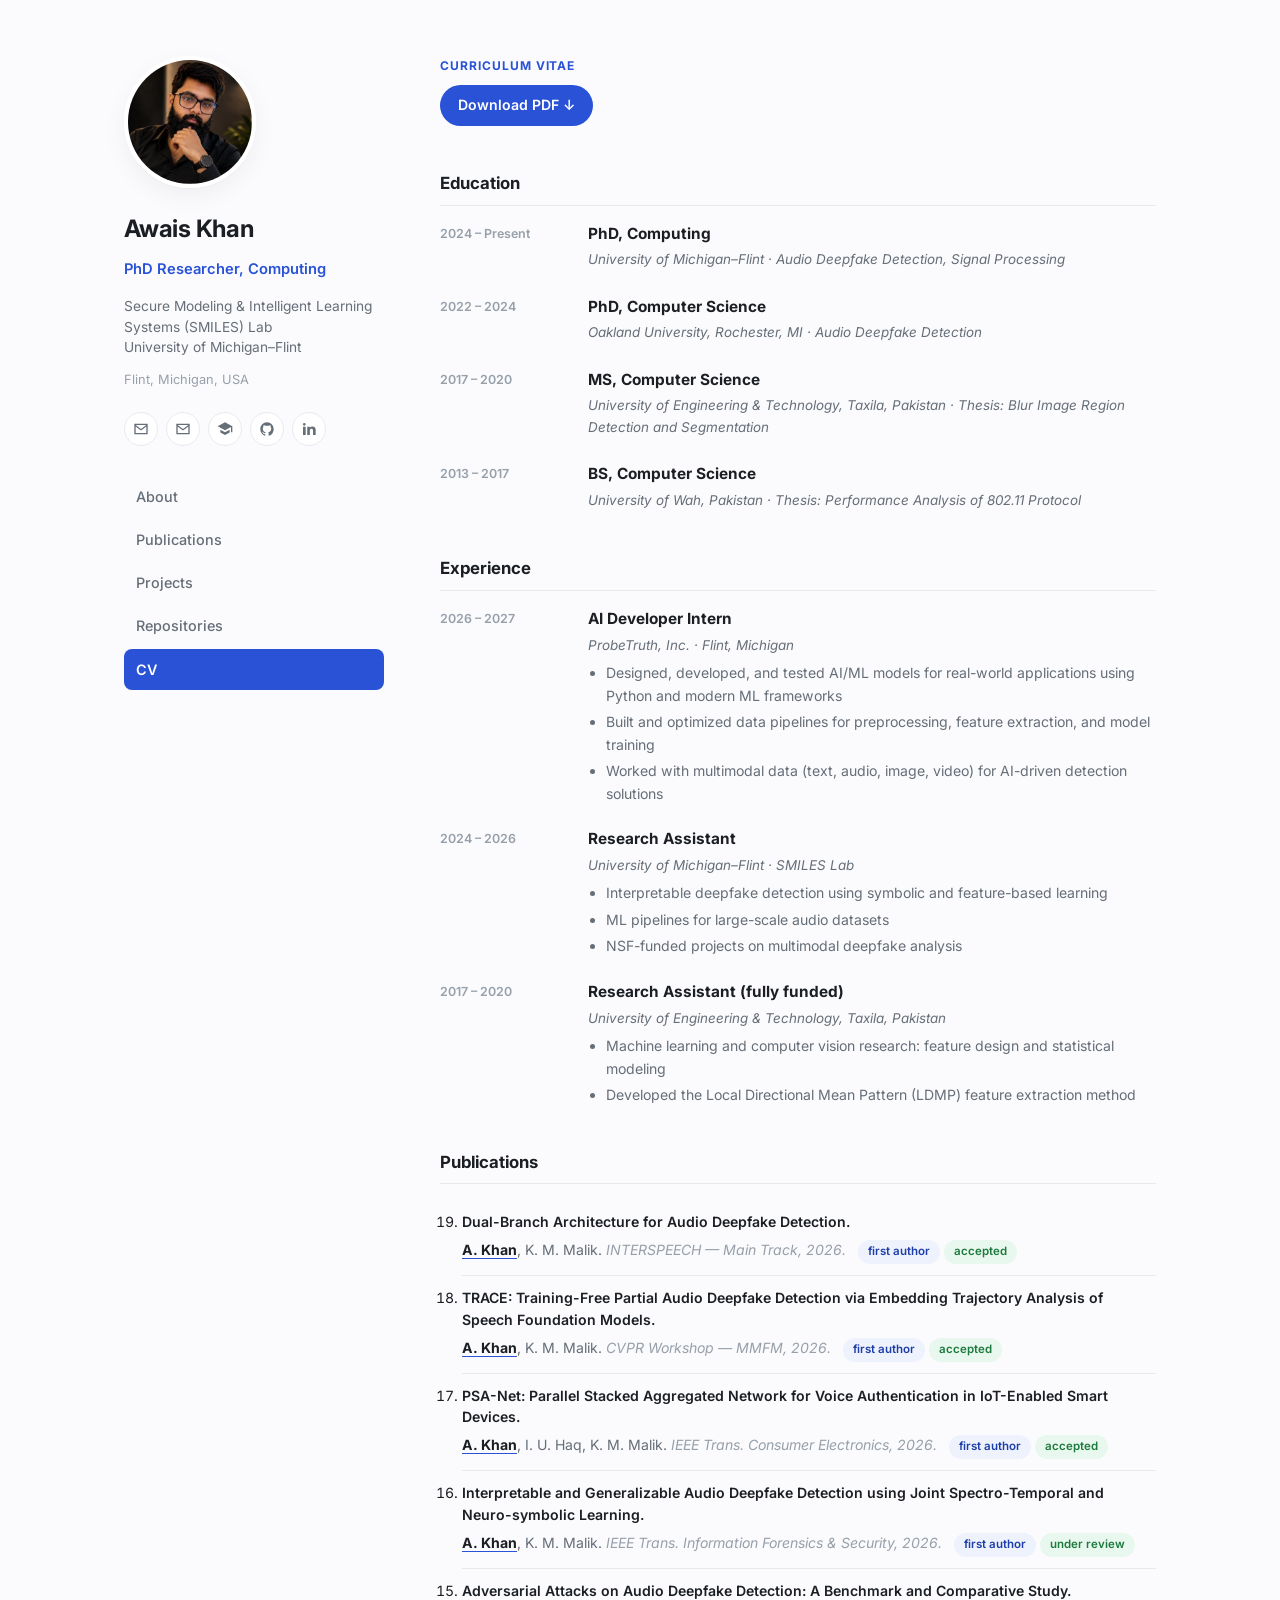
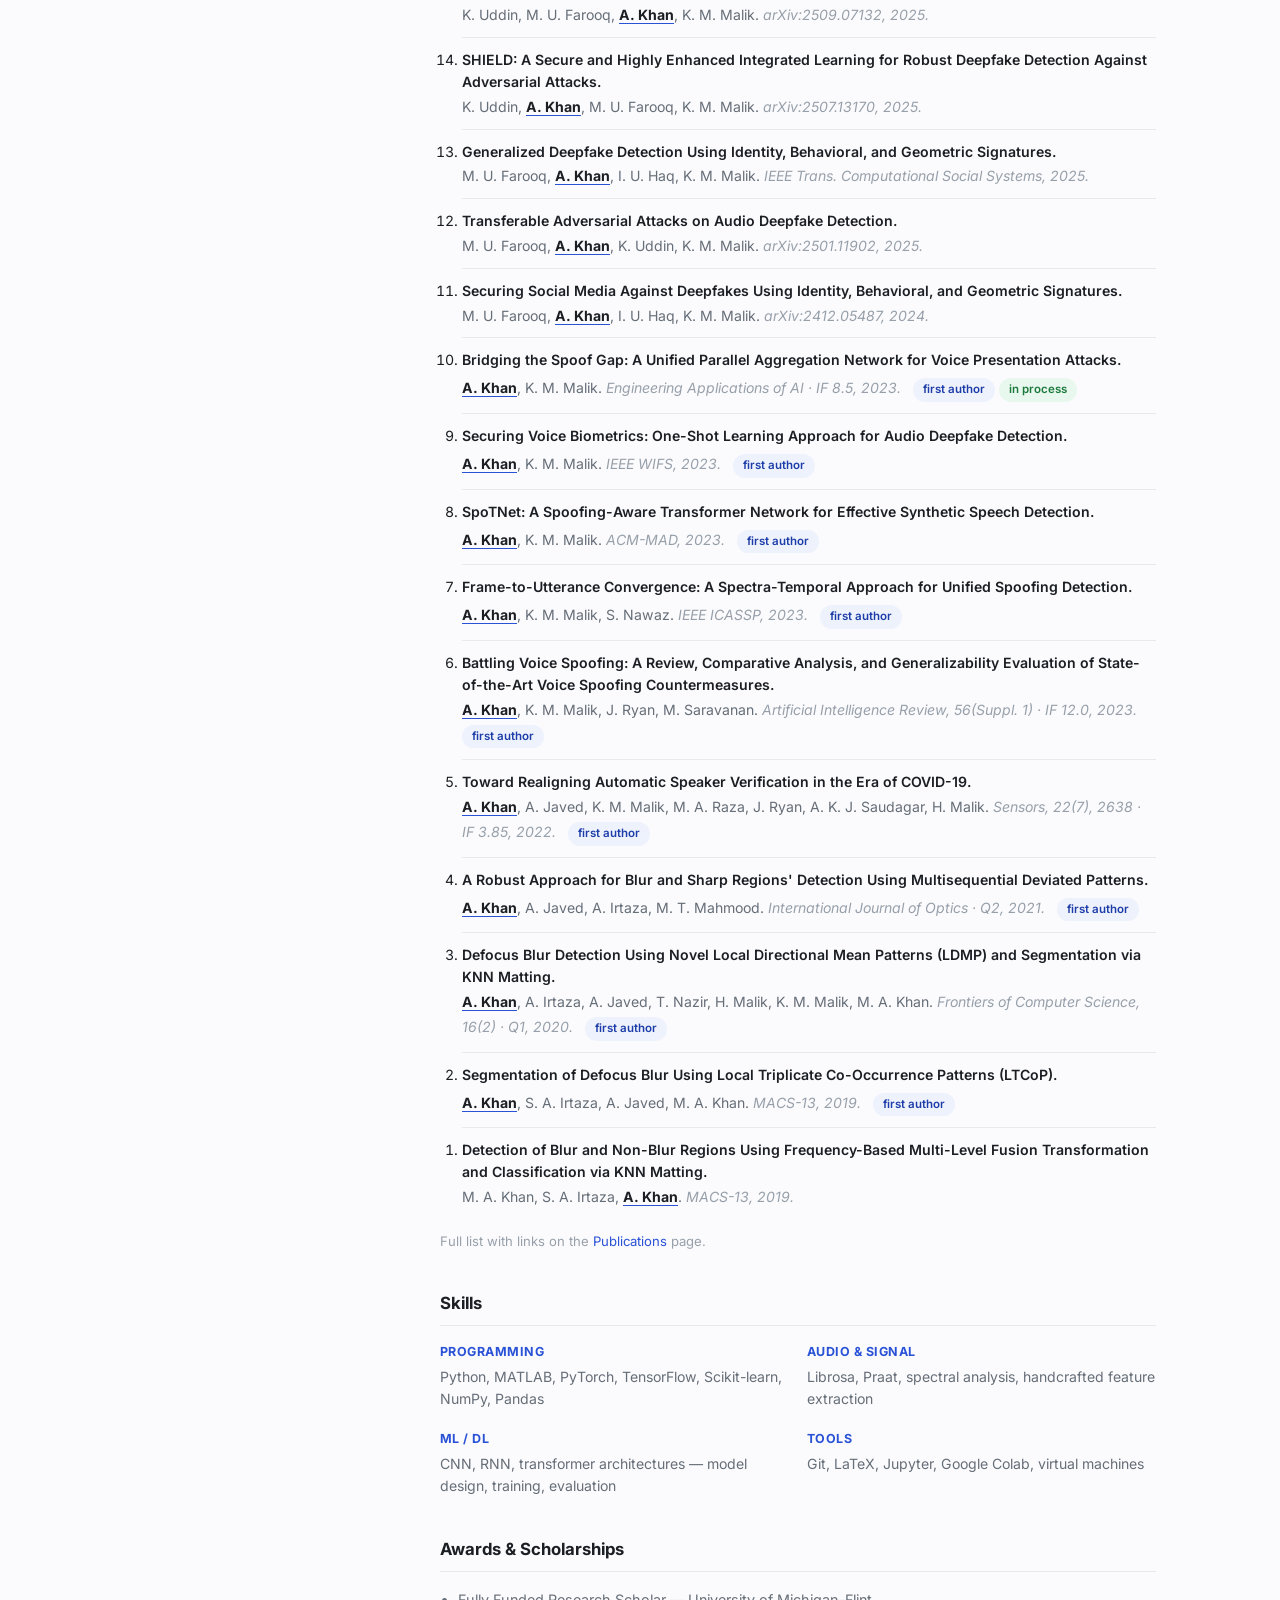
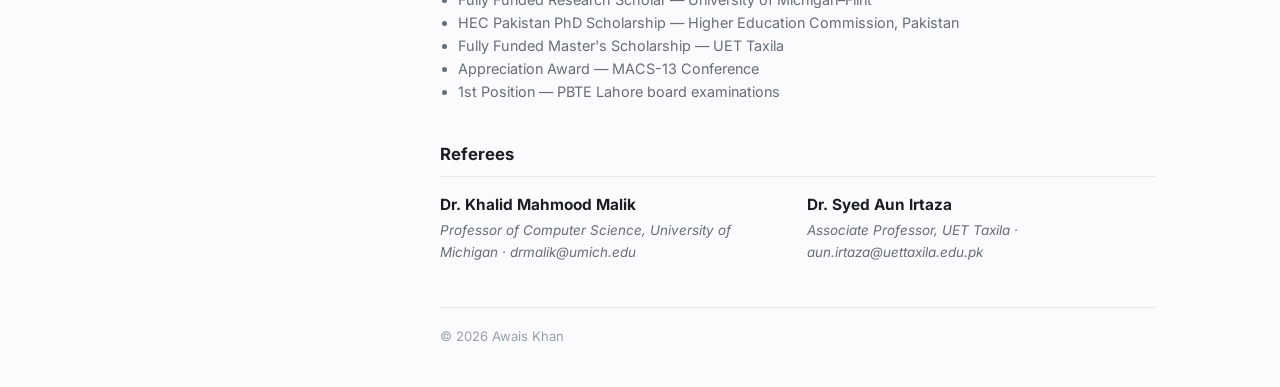
==== commit e0275692: "Add publications to CV, generate downloadable CV PDF" ====
--- a/cv.html
+++ b/cv.html
@@ -119,6 +119,121 @@
     </section>
 
     <section class="cv-block">
+      <h2>Publications</h2>
+      <ol class="pub-list" reversed>
+        <li>
+          <span class="ptitle">Dual-Branch Architecture for Audio Deepfake Detection.</span>
+          <span class="pauthors"><span class="me">A. Khan</span>, K. M. Malik.</span>
+          <span class="pvenue">INTERSPEECH — Main Track, 2026.</span>
+          <span class="tag first-author">first author</span> <span class="tag status">accepted</span>
+        </li>
+        <li>
+          <span class="ptitle">TRACE: Training-Free Partial Audio Deepfake Detection via Embedding Trajectory Analysis of Speech Foundation Models.</span>
+          <span class="pauthors"><span class="me">A. Khan</span>, K. M. Malik.</span>
+          <span class="pvenue">CVPR Workshop — MMFM, 2026.</span>
+          <span class="tag first-author">first author</span> <span class="tag status">accepted</span>
+        </li>
+        <li>
+          <span class="ptitle">PSA-Net: Parallel Stacked Aggregated Network for Voice Authentication in IoT-Enabled Smart Devices.</span>
+          <span class="pauthors"><span class="me">A. Khan</span>, I. U. Haq, K. M. Malik.</span>
+          <span class="pvenue">IEEE Trans. Consumer Electronics, 2026.</span>
+          <span class="tag first-author">first author</span> <span class="tag status">accepted</span>
+        </li>
+        <li>
+          <span class="ptitle">Interpretable and Generalizable Audio Deepfake Detection using Joint Spectro-Temporal and Neuro-symbolic Learning.</span>
+          <span class="pauthors"><span class="me">A. Khan</span>, K. M. Malik.</span>
+          <span class="pvenue">IEEE Trans. Information Forensics &amp; Security, 2026.</span>
+          <span class="tag first-author">first author</span> <span class="tag status">under review</span>
+        </li>
+        <li>
+          <span class="ptitle">Adversarial Attacks on Audio Deepfake Detection: A Benchmark and Comparative Study.</span>
+          <span class="pauthors">K. Uddin, M. U. Farooq, <span class="me">A. Khan</span>, K. M. Malik.</span>
+          <span class="pvenue">arXiv:2509.07132, 2025.</span>
+        </li>
+        <li>
+          <span class="ptitle">SHIELD: A Secure and Highly Enhanced Integrated Learning for Robust Deepfake Detection Against Adversarial Attacks.</span>
+          <span class="pauthors">K. Uddin, <span class="me">A. Khan</span>, M. U. Farooq, K. M. Malik.</span>
+          <span class="pvenue">arXiv:2507.13170, 2025.</span>
+        </li>
+        <li>
+          <span class="ptitle">Generalized Deepfake Detection Using Identity, Behavioral, and Geometric Signatures.</span>
+          <span class="pauthors">M. U. Farooq, <span class="me">A. Khan</span>, I. U. Haq, K. M. Malik.</span>
+          <span class="pvenue">IEEE Trans. Computational Social Systems, 2025.</span>
+        </li>
+        <li>
+          <span class="ptitle">Transferable Adversarial Attacks on Audio Deepfake Detection.</span>
+          <span class="pauthors">M. U. Farooq, <span class="me">A. Khan</span>, K. Uddin, K. M. Malik.</span>
+          <span class="pvenue">arXiv:2501.11902, 2025.</span>
+        </li>
+        <li>
+          <span class="ptitle">Securing Social Media Against Deepfakes Using Identity, Behavioral, and Geometric Signatures.</span>
+          <span class="pauthors">M. U. Farooq, <span class="me">A. Khan</span>, I. U. Haq, K. M. Malik.</span>
+          <span class="pvenue">arXiv:2412.05487, 2024.</span>
+        </li>
+        <li>
+          <span class="ptitle">Bridging the Spoof Gap: A Unified Parallel Aggregation Network for Voice Presentation Attacks.</span>
+          <span class="pauthors"><span class="me">A. Khan</span>, K. M. Malik.</span>
+          <span class="pvenue">Engineering Applications of AI · IF 8.5, 2023.</span>
+          <span class="tag first-author">first author</span> <span class="tag status">in process</span>
+        </li>
+        <li>
+          <span class="ptitle">Securing Voice Biometrics: One-Shot Learning Approach for Audio Deepfake Detection.</span>
+          <span class="pauthors"><span class="me">A. Khan</span>, K. M. Malik.</span>
+          <span class="pvenue">IEEE WIFS, 2023.</span>
+          <span class="tag first-author">first author</span>
+        </li>
+        <li>
+          <span class="ptitle">SpoTNet: A Spoofing-Aware Transformer Network for Effective Synthetic Speech Detection.</span>
+          <span class="pauthors"><span class="me">A. Khan</span>, K. M. Malik.</span>
+          <span class="pvenue">ACM-MAD, 2023.</span>
+          <span class="tag first-author">first author</span>
+        </li>
+        <li>
+          <span class="ptitle">Frame-to-Utterance Convergence: A Spectra-Temporal Approach for Unified Spoofing Detection.</span>
+          <span class="pauthors"><span class="me">A. Khan</span>, K. M. Malik, S. Nawaz.</span>
+          <span class="pvenue">IEEE ICASSP, 2023.</span>
+          <span class="tag first-author">first author</span>
+        </li>
+        <li>
+          <span class="ptitle">Battling Voice Spoofing: A Review, Comparative Analysis, and Generalizability Evaluation of State-of-the-Art Voice Spoofing Countermeasures.</span>
+          <span class="pauthors"><span class="me">A. Khan</span>, K. M. Malik, J. Ryan, M. Saravanan.</span>
+          <span class="pvenue">Artificial Intelligence Review, 56(Suppl. 1) · IF 12.0, 2023.</span>
+          <span class="tag first-author">first author</span>
+        </li>
+        <li>
+          <span class="ptitle">Toward Realigning Automatic Speaker Verification in the Era of COVID-19.</span>
+          <span class="pauthors"><span class="me">A. Khan</span>, A. Javed, K. M. Malik, M. A. Raza, J. Ryan, A. K. J. Saudagar, H. Malik.</span>
+          <span class="pvenue">Sensors, 22(7), 2638 · IF 3.85, 2022.</span>
+          <span class="tag first-author">first author</span>
+        </li>
+        <li>
+          <span class="ptitle">A Robust Approach for Blur and Sharp Regions' Detection Using Multisequential Deviated Patterns.</span>
+          <span class="pauthors"><span class="me">A. Khan</span>, A. Javed, A. Irtaza, M. T. Mahmood.</span>
+          <span class="pvenue">International Journal of Optics · Q2, 2021.</span>
+          <span class="tag first-author">first author</span>
+        </li>
+        <li>
+          <span class="ptitle">Defocus Blur Detection Using Novel Local Directional Mean Patterns (LDMP) and Segmentation via KNN Matting.</span>
+          <span class="pauthors"><span class="me">A. Khan</span>, A. Irtaza, A. Javed, T. Nazir, H. Malik, K. M. Malik, M. A. Khan.</span>
+          <span class="pvenue">Frontiers of Computer Science, 16(2) · Q1, 2020.</span>
+          <span class="tag first-author">first author</span>
+        </li>
+        <li>
+          <span class="ptitle">Segmentation of Defocus Blur Using Local Triplicate Co-Occurrence Patterns (LTCoP).</span>
+          <span class="pauthors"><span class="me">A. Khan</span>, S. A. Irtaza, A. Javed, M. A. Khan.</span>
+          <span class="pvenue">MACS-13, 2019.</span>
+          <span class="tag first-author">first author</span>
+        </li>
+        <li>
+          <span class="ptitle">Detection of Blur and Non-Blur Regions Using Frequency-Based Multi-Level Fusion Transformation and Classification via KNN Matting.</span>
+          <span class="pauthors">M. A. Khan, S. A. Irtaza, <span class="me">A. Khan</span>.</span>
+          <span class="pvenue">MACS-13, 2019.</span>
+        </li>
+      </ol>
+      <p class="lede" style="margin-top:12px; font-size:.82rem; color:var(--ink-faint);">Full list with links on the <a href="publications.html">Publications</a> page.</p>
+    </section>
+
+    <section class="cv-block">
       <h2>Skills</h2>
       <div class="skill-cats">
         <div>
--- a/assets/css/style.css
+++ b/assets/css/style.css
@@ -309,7 +309,7 @@
   margin-bottom: 8px;
 }
 
-.authors .me{
+.me{
   font-weight: 700;
   color: var(--ink);
   border-bottom: 1.5px solid var(--accent);
@@ -498,6 +498,39 @@
   color: var(--ink-soft);
   margin: 0;
 }
+
+/* ---------- CV publications list ---------- */
+.pub-list{
+  list-style: decimal;
+  margin: 0;
+  padding-left: 22px;
+}
+
+.pub-list li{
+  padding: 11px 0;
+  border-bottom: 1px solid var(--divider);
+  font-size: .88rem;
+  line-height: 1.55;
+}
+
+.pub-list li:last-child{ border-bottom: none; }
+
+.pub-list .ptitle{
+  display: block;
+  font-weight: 600;
+  color: var(--ink);
+  margin-bottom: 3px;
+}
+
+.pub-list .pauthors{ color: var(--ink-soft); }
+
+.pub-list .pvenue{
+  color: var(--ink-faint);
+  font-style: italic;
+  margin-right: 8px;
+}
+
+.pub-list .tag{ margin-top: 4px; }
 
 /* ---------- responsive ---------- */
 @media (max-width: 860px){
@@ -521,3 +554,22 @@
   .cv-entry{ grid-template-columns: 1fr; gap: 4px; }
   .repo{ flex-direction: column; }
 }
+
+
+/* ---------- print (CV PDF export) ---------- */
+@media print{
+  body{ background: #fff; font-size: 12.5px; }
+  .shell{
+    display: block;
+    max-width: none;
+    padding: 0 8px;
+  }
+  .sidebar{ display: none; }
+  .avatar, .waveform, .social, .tabs{ display: none; }
+  .cv-actions{ display: none; }
+  a{ color: var(--ink); text-decoration: none; }
+  .venue-card, .project-card{ box-shadow: none; break-inside: avoid; }
+  .cv-block{ break-inside: avoid; margin-bottom: 22px; }
+  .cv-entry{ break-inside: avoid; }
+  footer{ display: none; }
+}
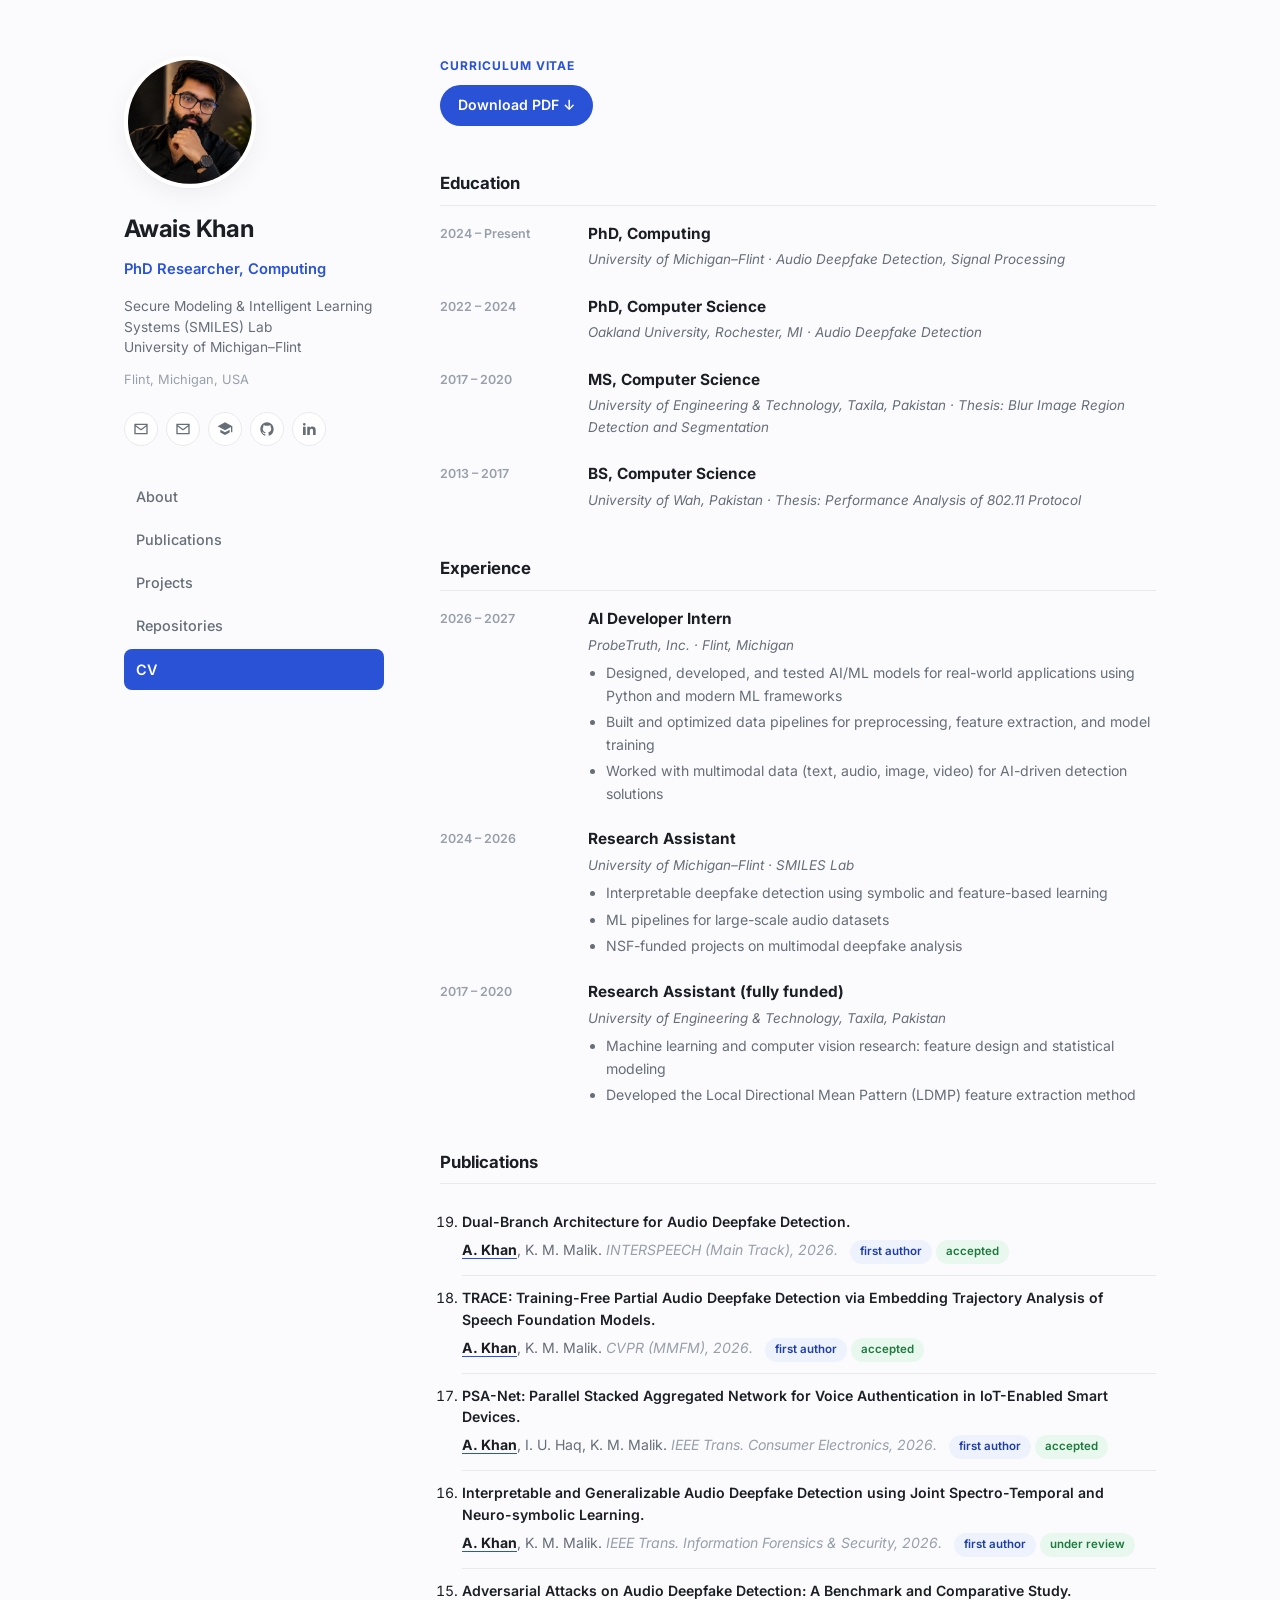
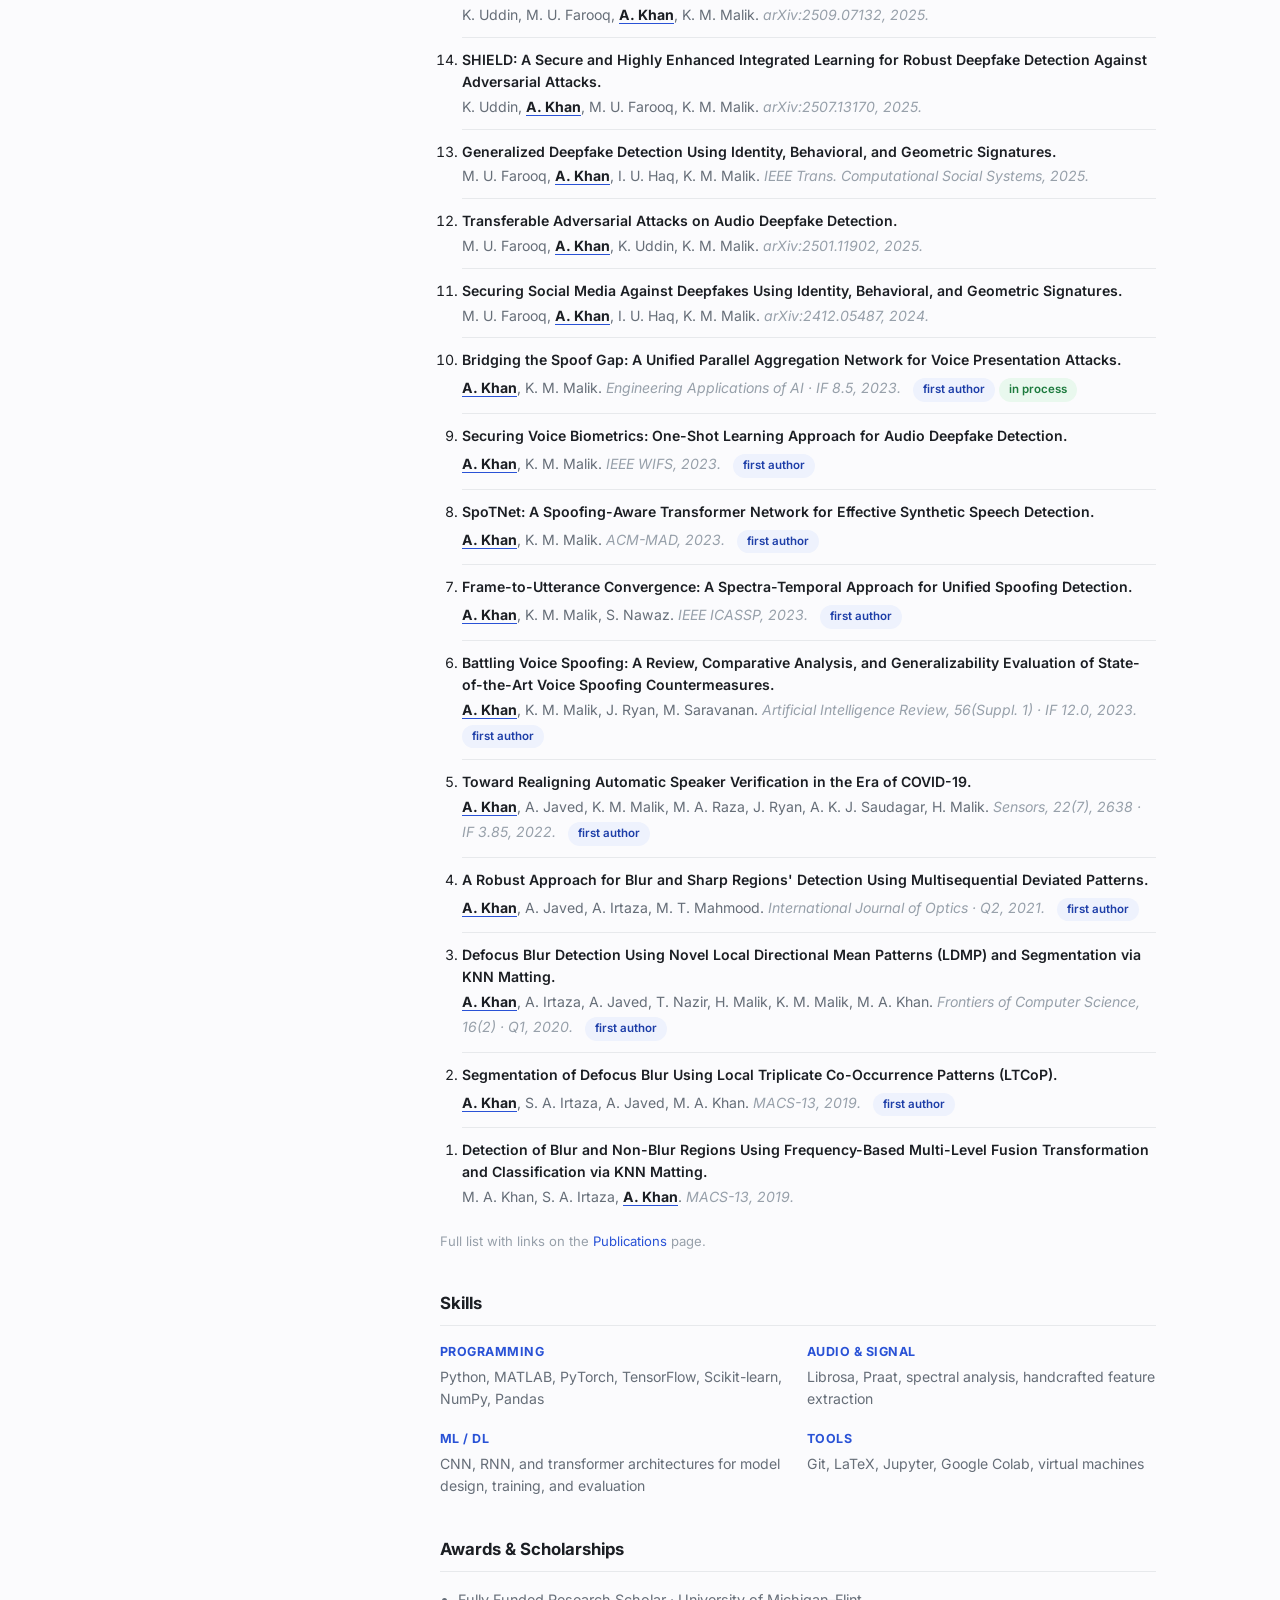
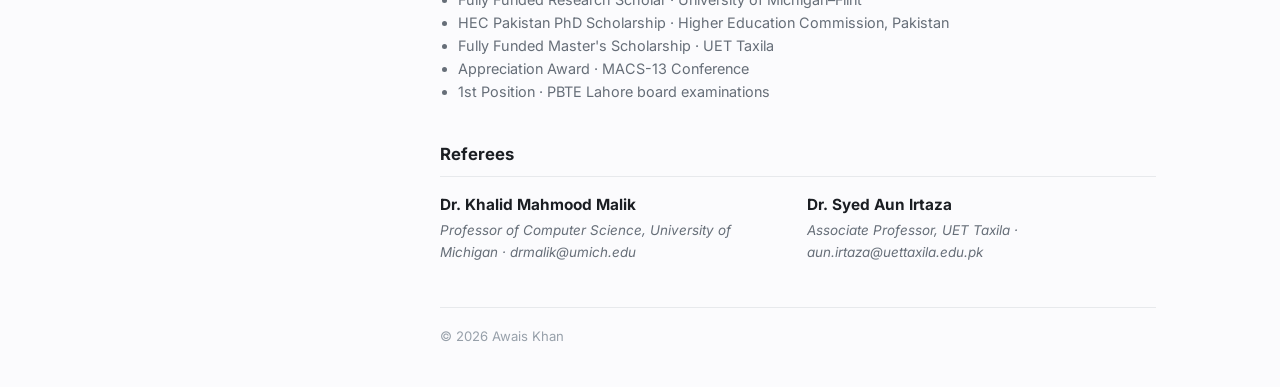
==== commit 9291807a: "Remove remaining em-dashes site-wide, drop 'Workshop' from CVPR mentions" ====
--- a/cv.html
+++ b/cv.html
@@ -3,7 +3,7 @@
 <head>
 <meta charset="UTF-8">
 <meta name="viewport" content="width=device-width, initial-scale=1.0">
-<title>Awais Khan — CV</title>
+<title>Awais Khan · CV</title>
 <link rel="preconnect" href="https://fonts.googleapis.com">
 <link rel="preconnect" href="https://fonts.gstatic.com" crossorigin>
 <link rel="stylesheet" href="https://fonts.googleapis.com/css2?family=Inter:wght@400;500;600;700&display=swap">
@@ -124,13 +124,13 @@
         <li>
           <span class="ptitle">Dual-Branch Architecture for Audio Deepfake Detection.</span>
           <span class="pauthors"><span class="me">A. Khan</span>, K. M. Malik.</span>
-          <span class="pvenue">INTERSPEECH — Main Track, 2026.</span>
+          <span class="pvenue">INTERSPEECH (Main Track), 2026.</span>
           <span class="tag first-author">first author</span> <span class="tag status">accepted</span>
         </li>
         <li>
           <span class="ptitle">TRACE: Training-Free Partial Audio Deepfake Detection via Embedding Trajectory Analysis of Speech Foundation Models.</span>
           <span class="pauthors"><span class="me">A. Khan</span>, K. M. Malik.</span>
-          <span class="pvenue">CVPR Workshop — MMFM, 2026.</span>
+          <span class="pvenue">CVPR (MMFM), 2026.</span>
           <span class="tag first-author">first author</span> <span class="tag status">accepted</span>
         </li>
         <li>
@@ -246,7 +246,7 @@
         </div>
         <div>
           <span class="cat-name">ML / DL</span>
-          <p>CNN, RNN, transformer architectures — model design, training, evaluation</p>
+          <p>CNN, RNN, and transformer architectures for model design, training, and evaluation</p>
         </div>
         <div>
           <span class="cat-name">Tools</span>
@@ -258,11 +258,11 @@
     <section class="cv-block">
       <h2>Awards &amp; Scholarships</h2>
       <ul style="font-size:.9rem; color:var(--ink-soft); padding-left:18px;">
-        <li>Fully Funded Research Scholar — University of Michigan–Flint</li>
-        <li>HEC Pakistan PhD Scholarship — Higher Education Commission, Pakistan</li>
-        <li>Fully Funded Master's Scholarship — UET Taxila</li>
-        <li>Appreciation Award — MACS-13 Conference</li>
-        <li>1st Position — PBTE Lahore board examinations</li>
+        <li>Fully Funded Research Scholar · University of Michigan–Flint</li>
+        <li>HEC Pakistan PhD Scholarship · Higher Education Commission, Pakistan</li>
+        <li>Fully Funded Master's Scholarship · UET Taxila</li>
+        <li>Appreciation Award · MACS-13 Conference</li>
+        <li>1st Position · PBTE Lahore board examinations</li>
       </ul>
     </section>
 
--- a/assets/css/style.css
+++ b/assets/css/style.css
@@ -180,6 +180,34 @@
   font-size: 1rem;
   color: var(--ink);
   margin: 0 0 14px;
+}
+
+.lede strong{
+  color: var(--accent-ink);
+  font-weight: 700;
+}
+
+.lede.intro{
+  font-size: 1.18rem;
+  font-weight: 500;
+  line-height: 1.5;
+  color: var(--ink);
+  margin-bottom: 18px;
+}
+
+.focus-tags{
+  display: flex;
+  flex-wrap: wrap;
+  gap: 8px;
+  margin-top: 18px;
+}
+
+.focus-tags .tag{
+  background: var(--card-bg);
+  border: 1px solid var(--divider);
+  color: var(--ink-soft);
+  font-weight: 600;
+  padding: 6px 14px;
 }
 
 /* ---------- venue grid (About page) ---------- */
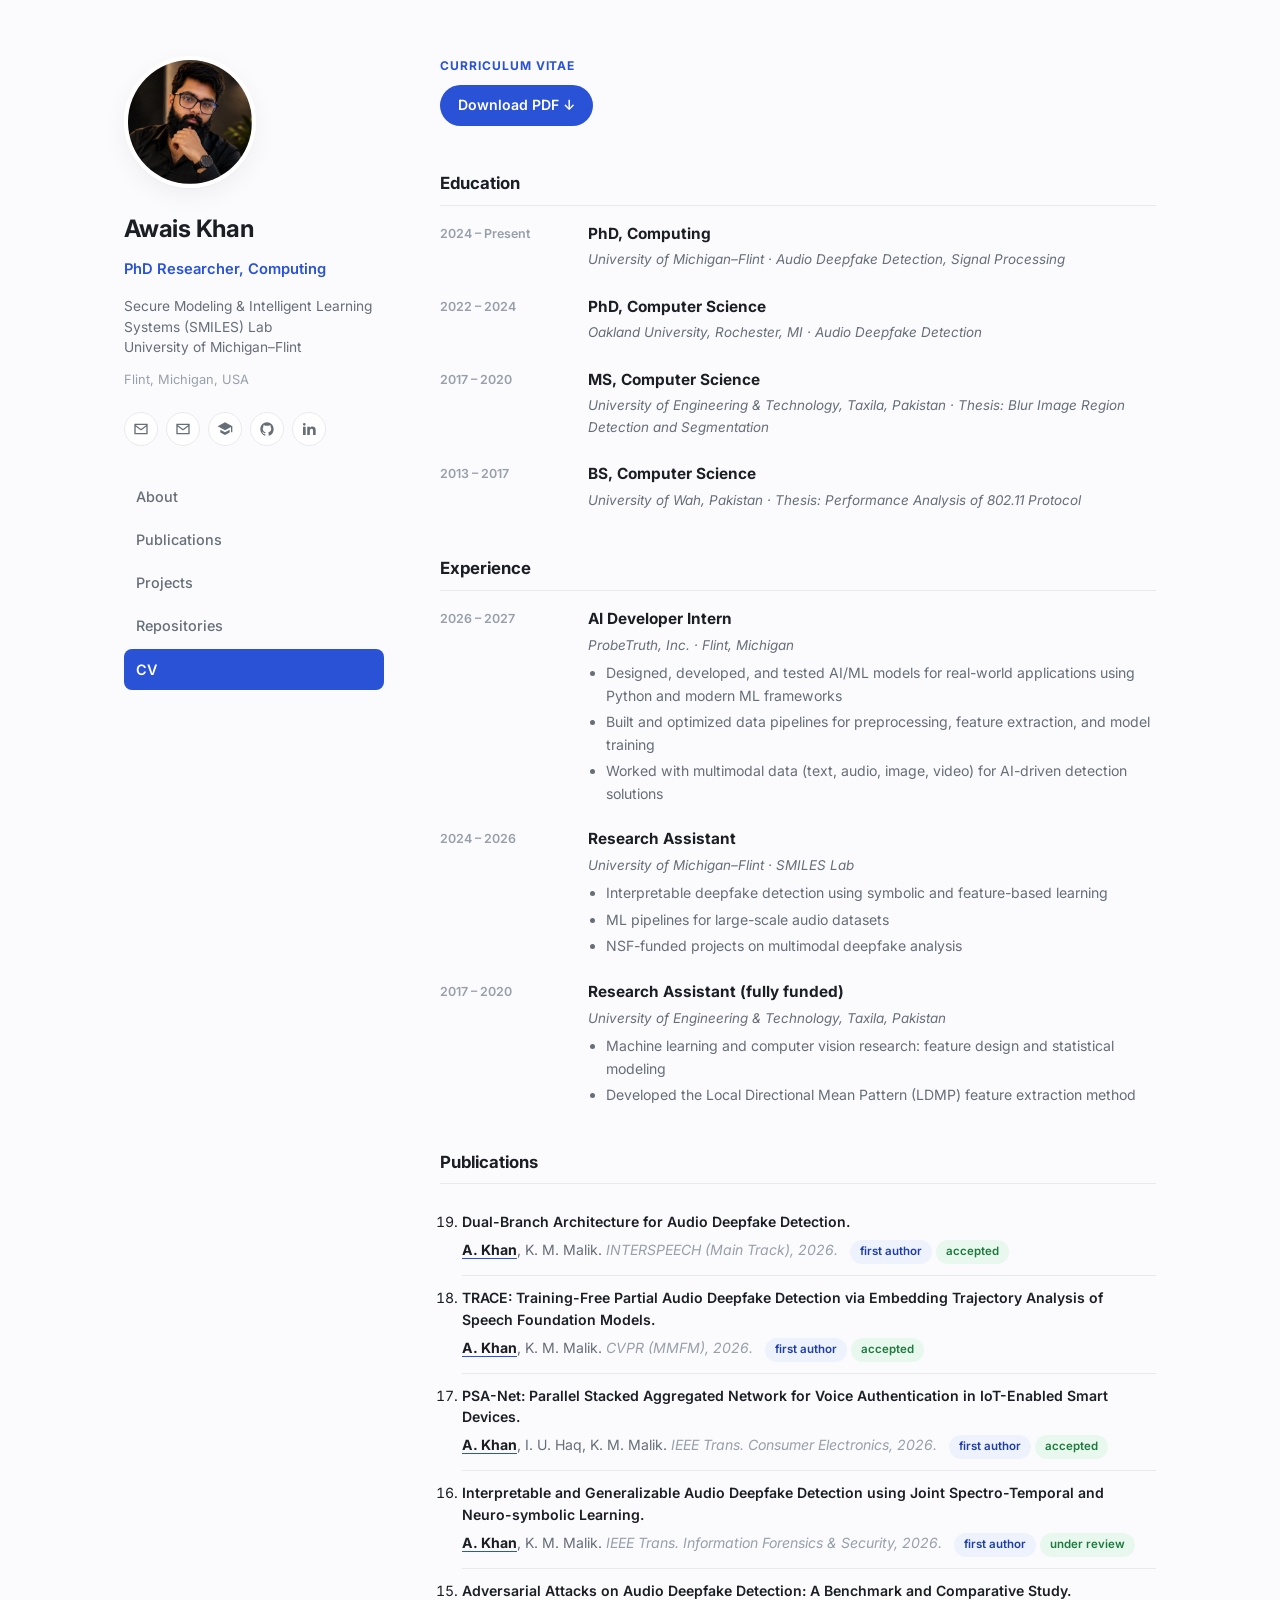
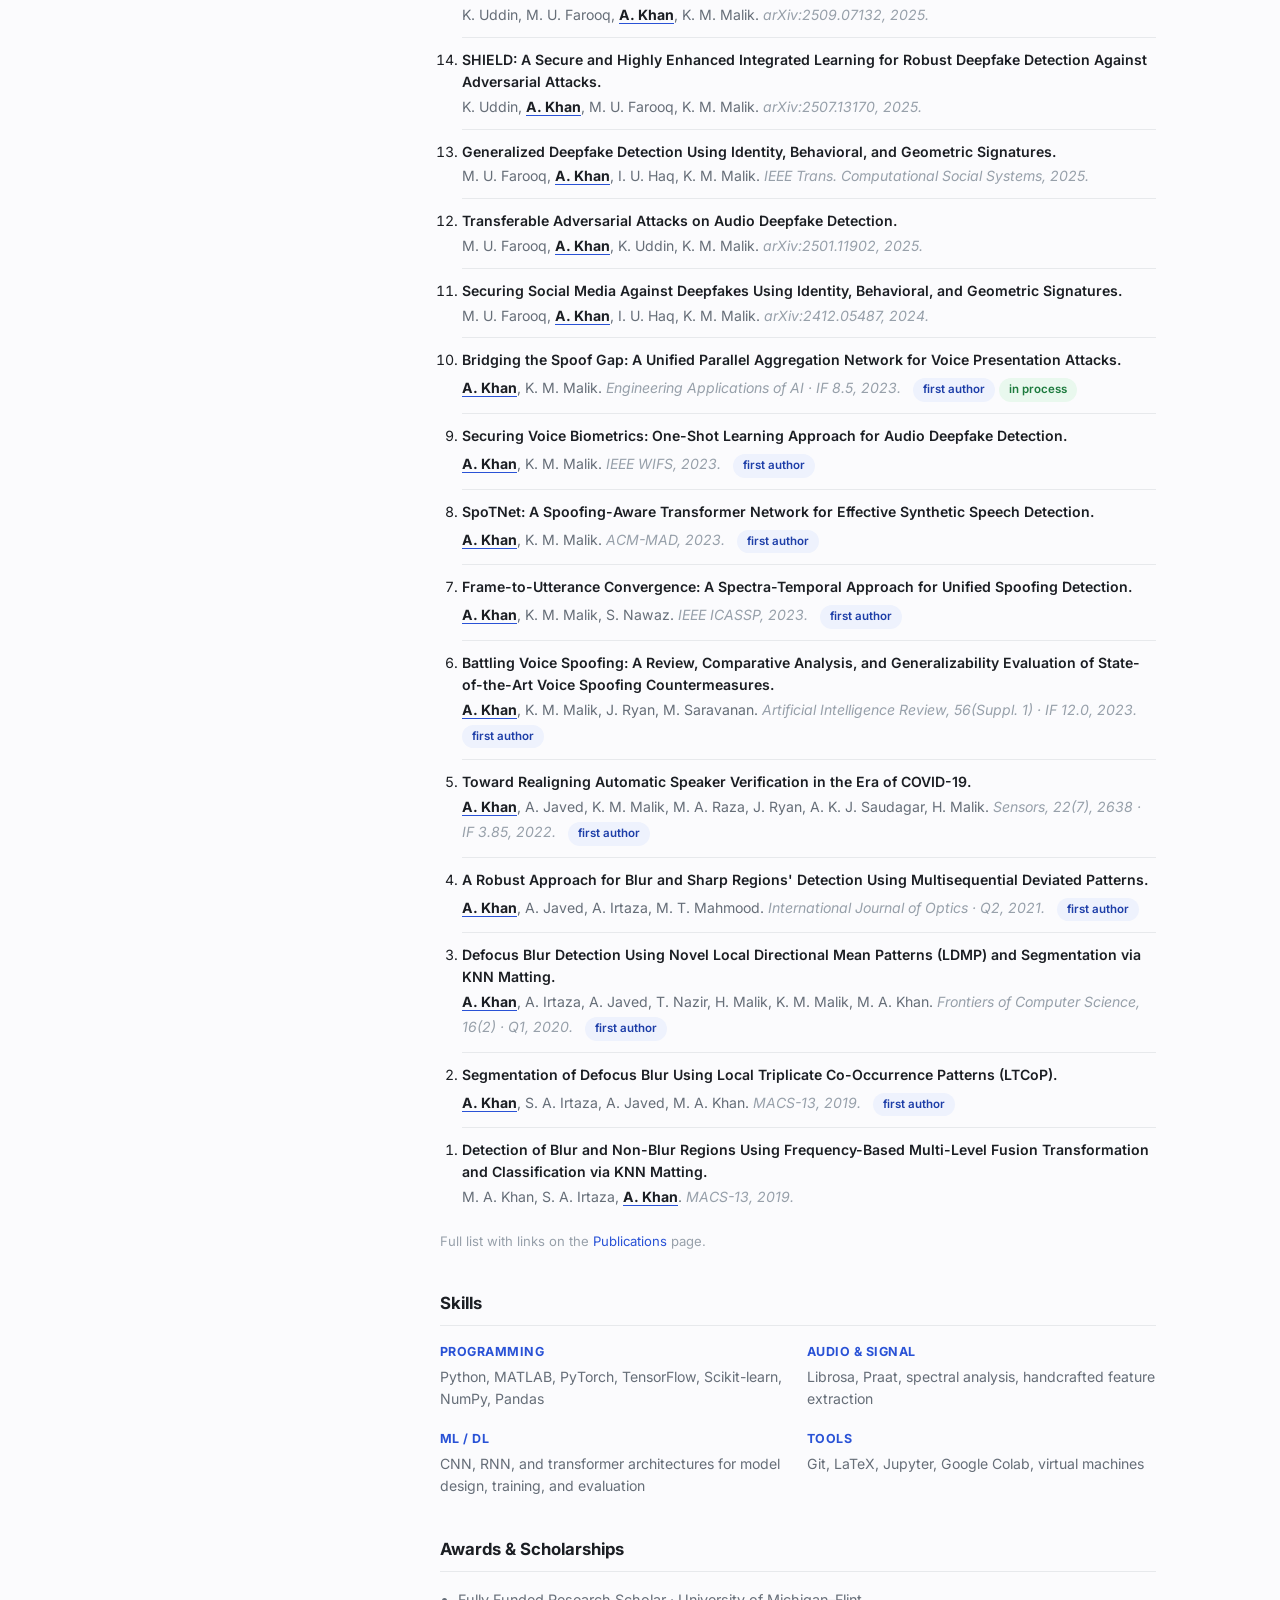
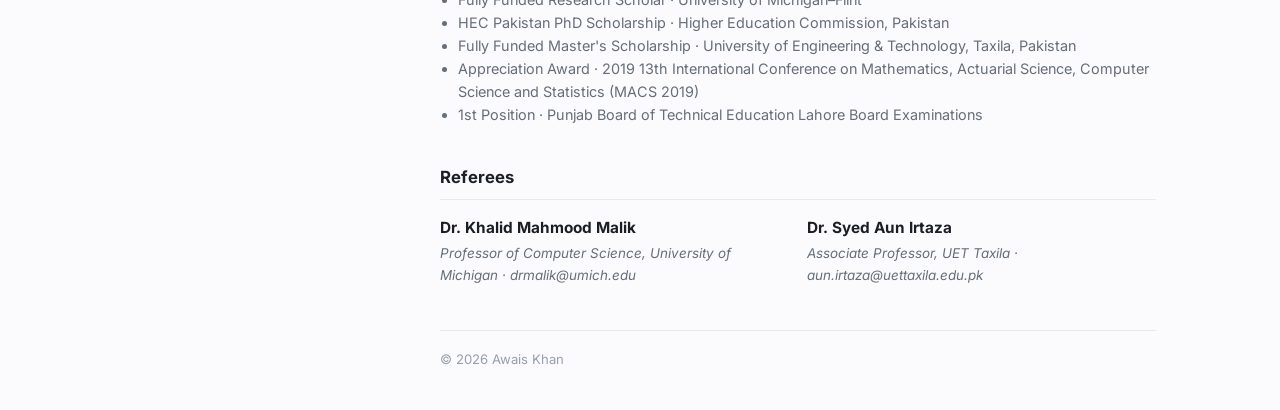
==== commit 0e9529a3: "Reorder publication highlights (2026 first), simplify venue codes with year suffix, move Awards & Ho" ====
--- a/cv.html
+++ b/cv.html
@@ -260,9 +260,9 @@
       <ul style="font-size:.9rem; color:var(--ink-soft); padding-left:18px;">
         <li>Fully Funded Research Scholar · University of Michigan–Flint</li>
         <li>HEC Pakistan PhD Scholarship · Higher Education Commission, Pakistan</li>
-        <li>Fully Funded Master's Scholarship · UET Taxila</li>
-        <li>Appreciation Award · MACS-13 Conference</li>
-        <li>1st Position · PBTE Lahore board examinations</li>
+        <li>Fully Funded Master's Scholarship · University of Engineering &amp; Technology, Taxila, Pakistan</li>
+        <li>Appreciation Award · 2019 13th International Conference on Mathematics, Actuarial Science, Computer Science and Statistics (MACS 2019)</li>
+        <li>1st Position · Punjab Board of Technical Education Lahore Board Examinations</li>
       </ul>
     </section>
 
--- a/assets/css/style.css
+++ b/assets/css/style.css
@@ -559,6 +559,27 @@
 }
 
 .pub-list .tag{ margin-top: 4px; }
+
+/* ---------- awards (About page) ---------- */
+.awards-list{
+  list-style: none;
+  margin: 0;
+  padding: 0;
+  display: grid;
+  gap: 8px;
+}
+
+.awards-list li{
+  padding: 11px 16px;
+  background: var(--card-bg);
+  border: 1px solid var(--divider);
+  border-radius: 10px;
+  font-size: .88rem;
+  color: var(--ink-soft);
+  line-height: 1.5;
+}
+
+.award-name{ font-weight: 600; color: var(--ink); }
 
 /* ---------- responsive ---------- */
 @media (max-width: 860px){
